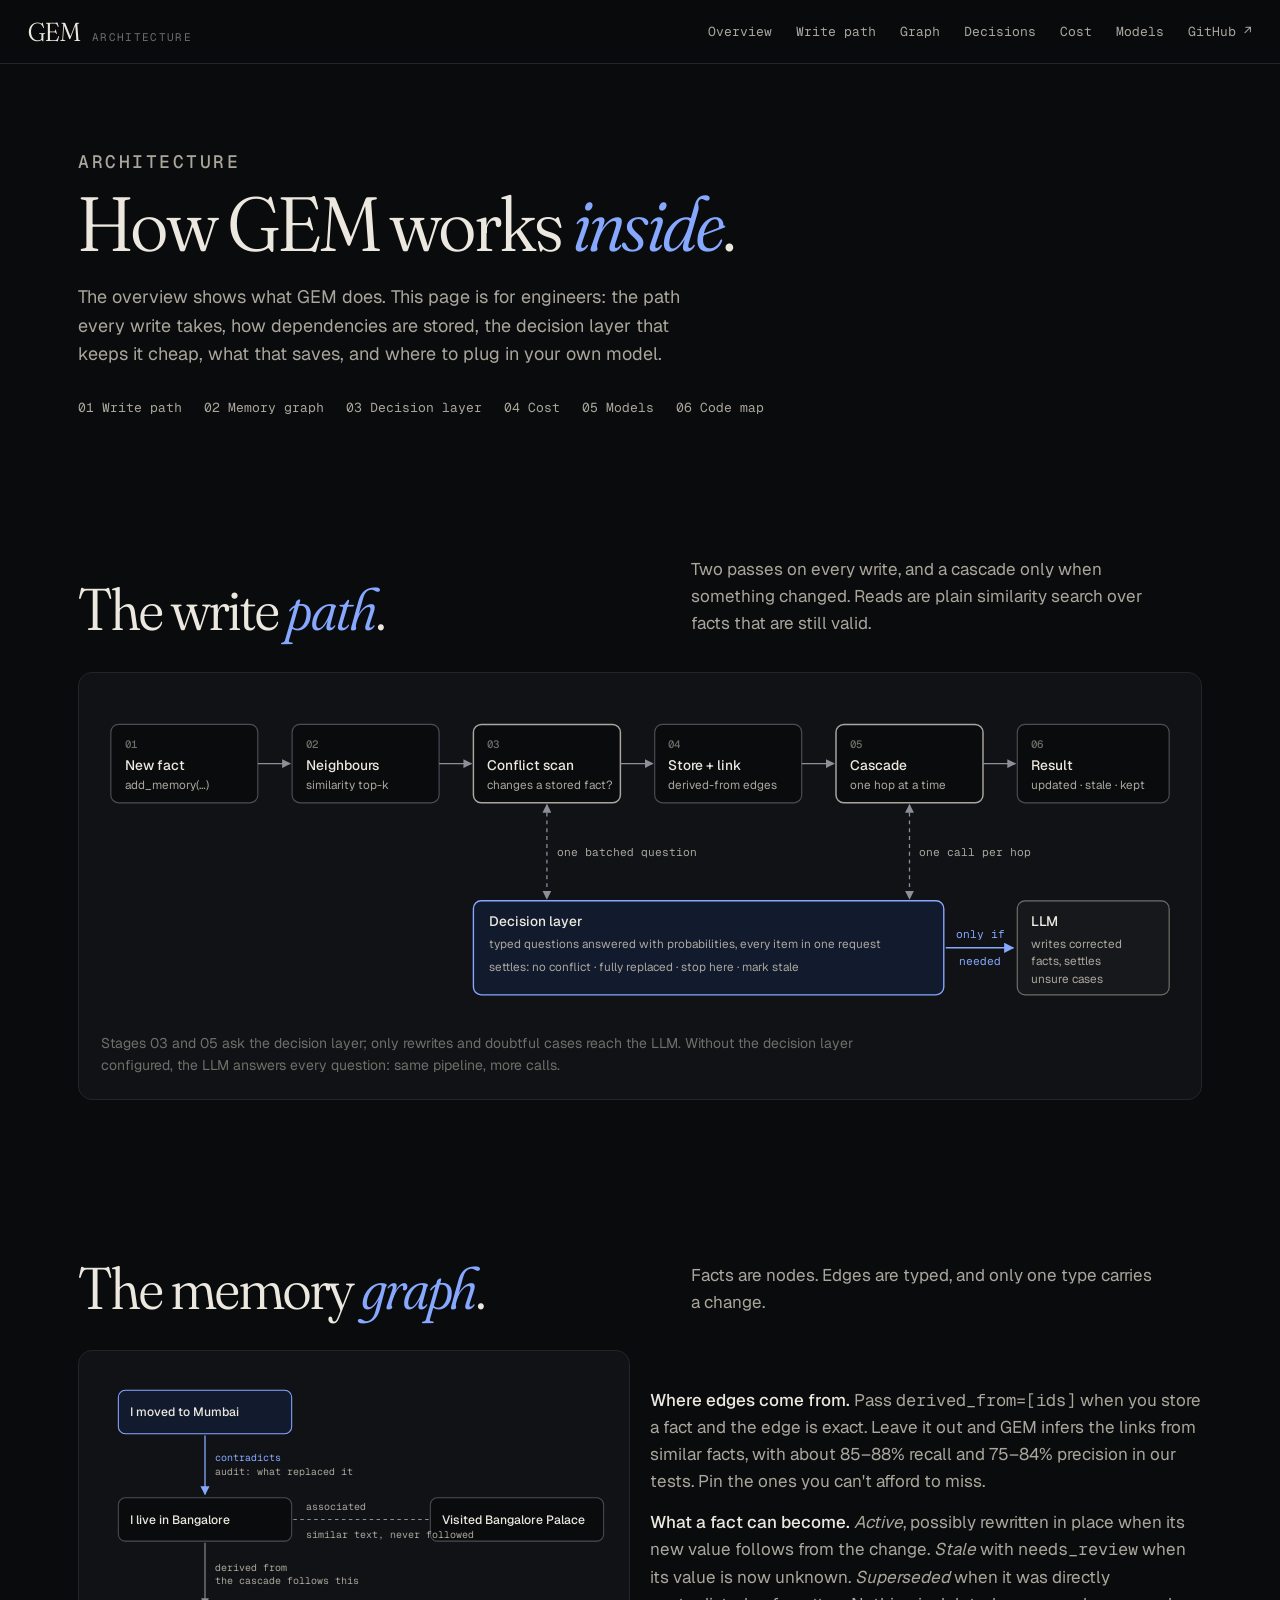
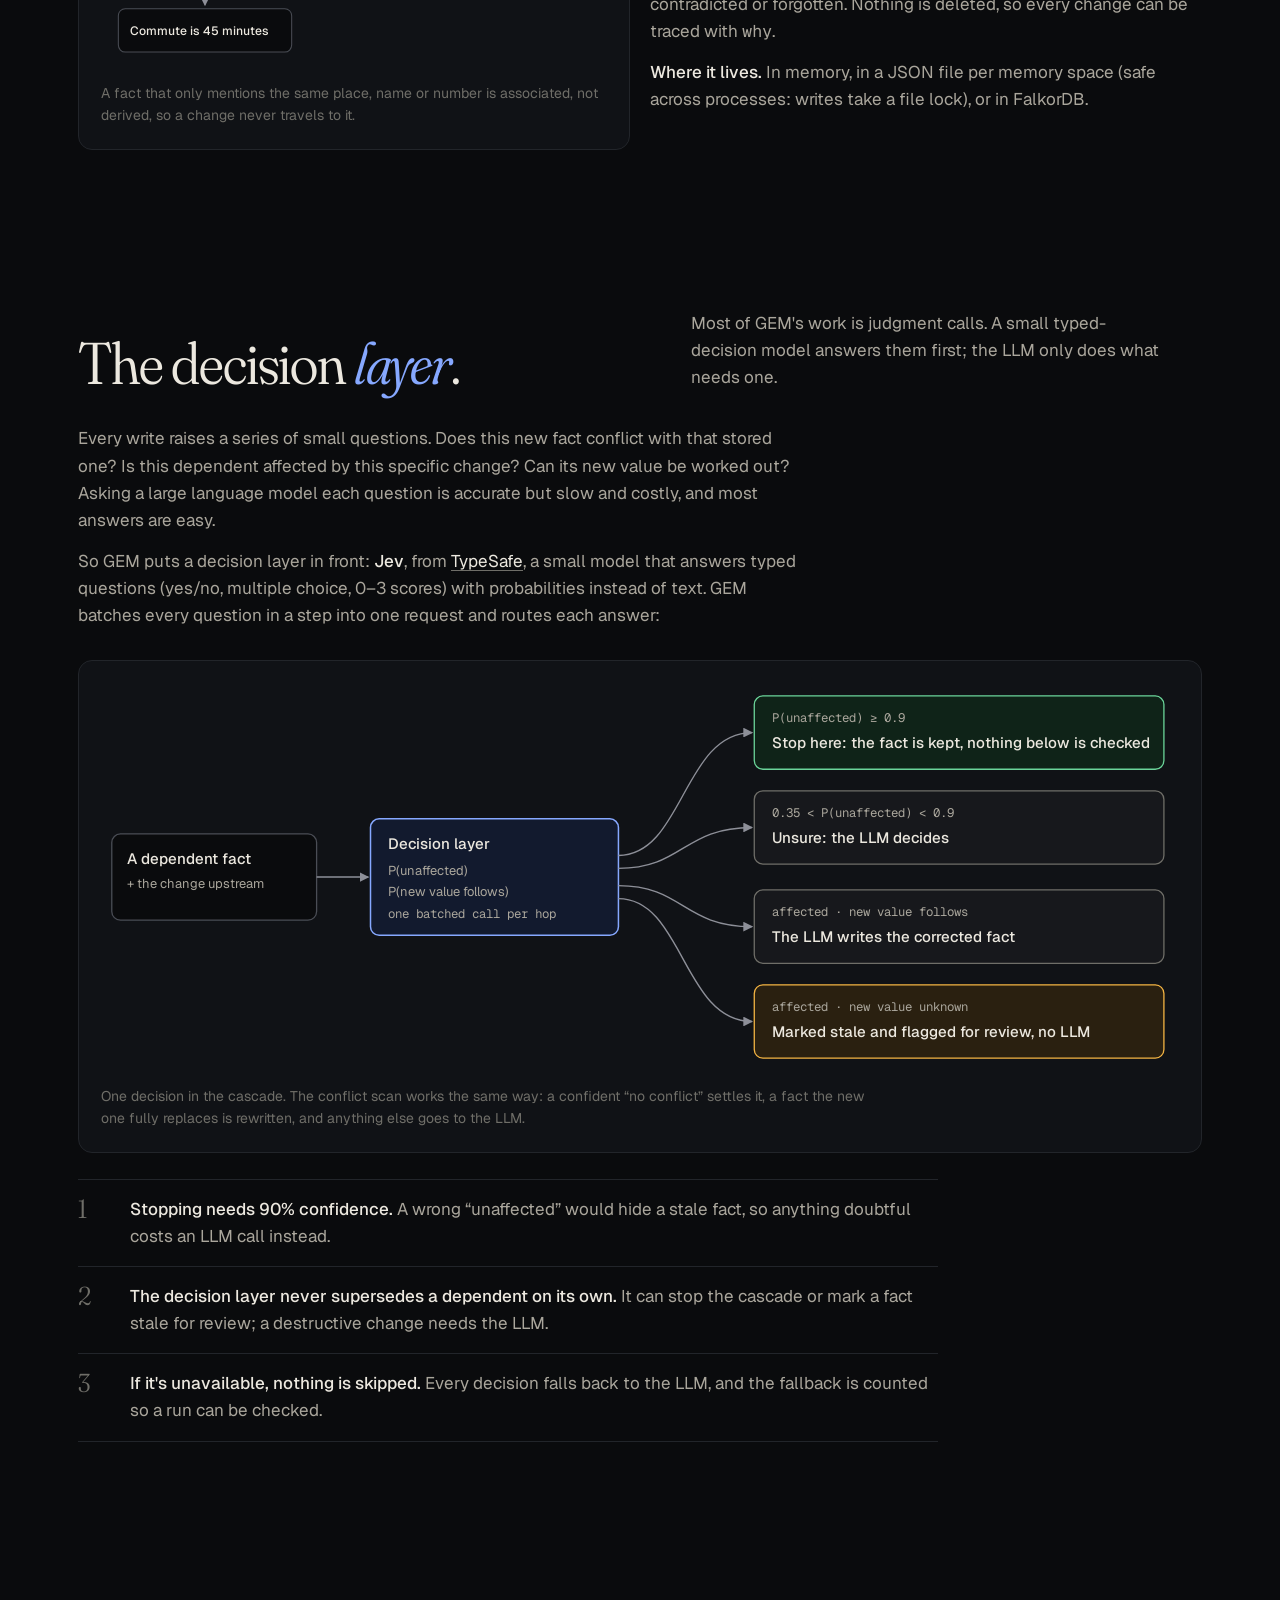
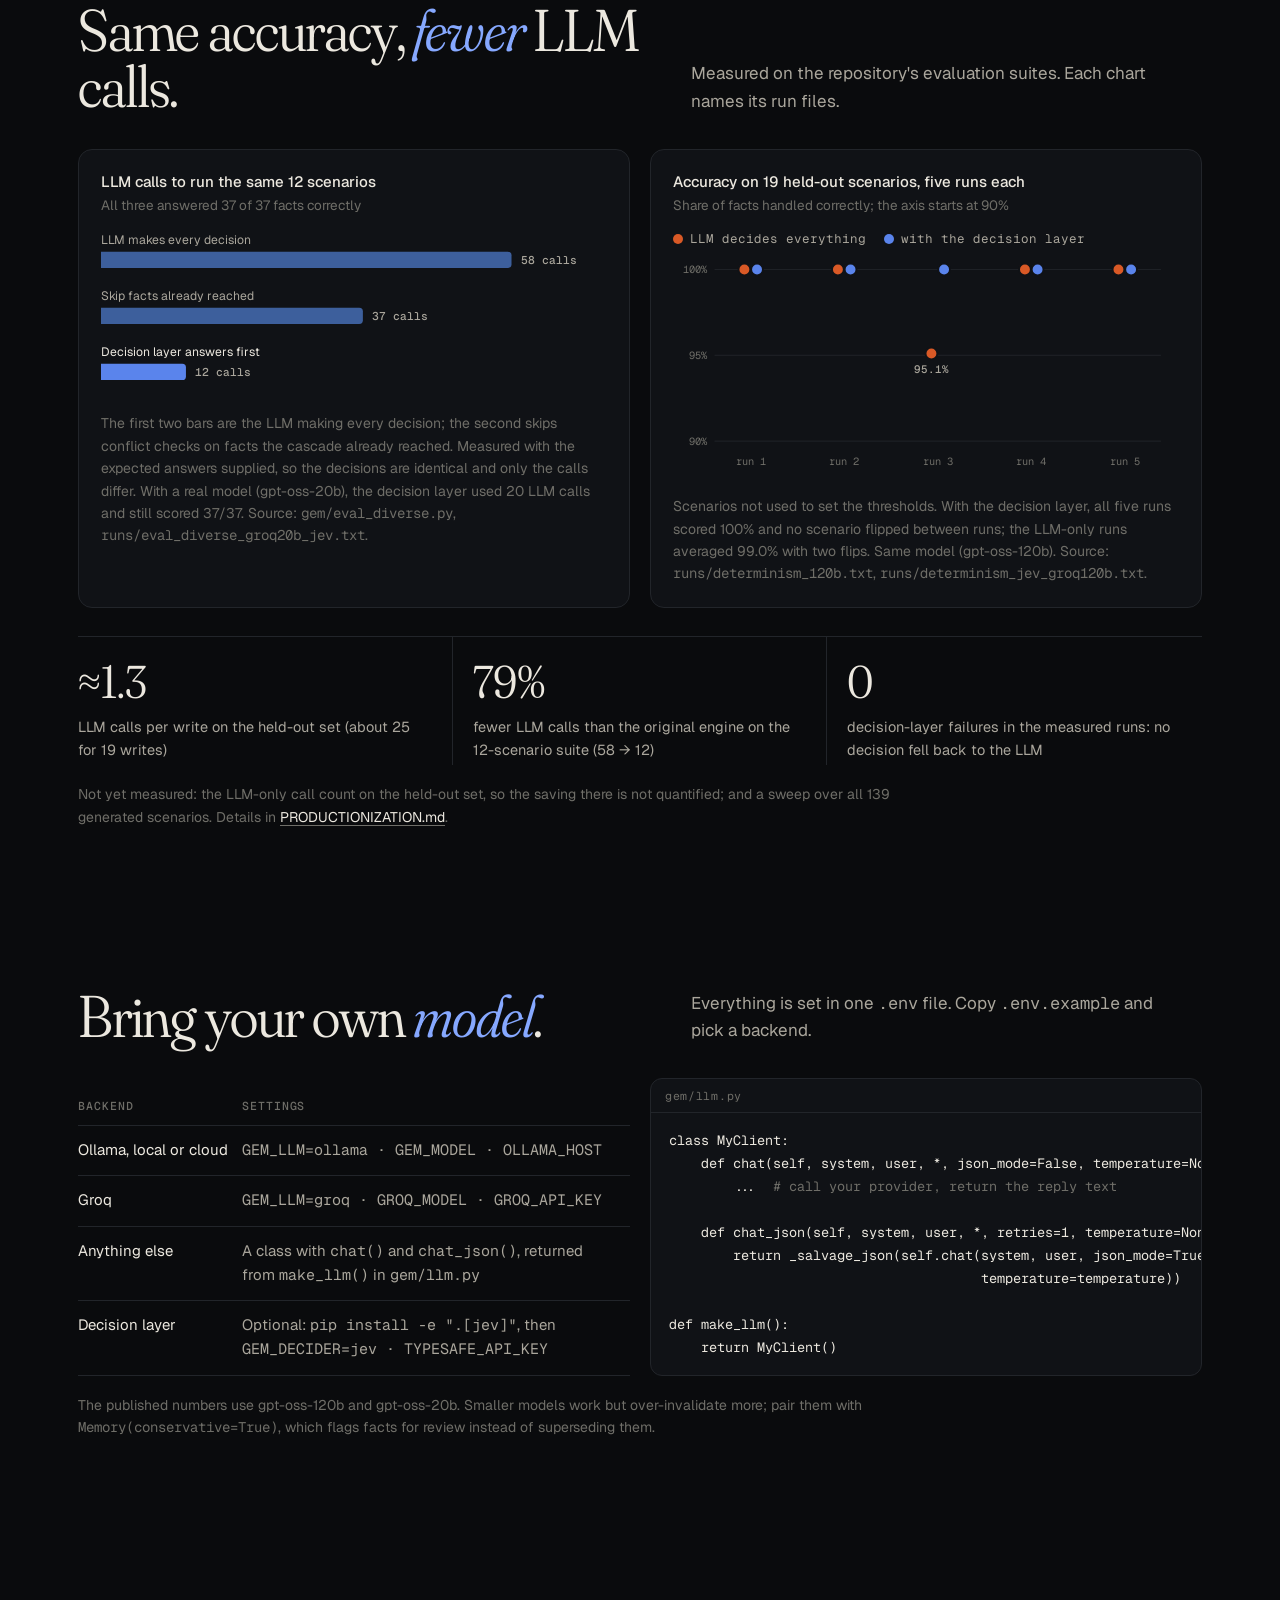
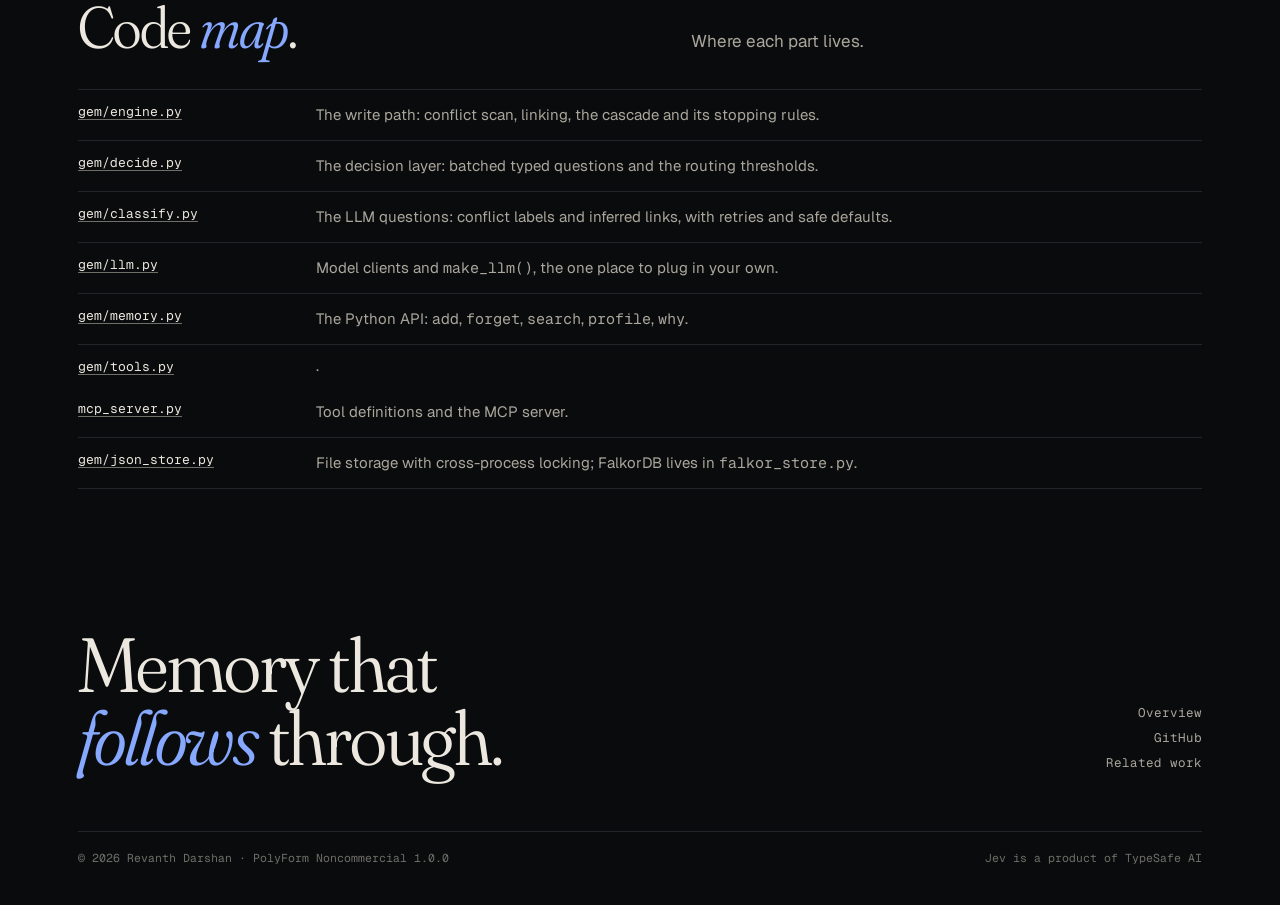
==== docs/architecture.html @ 918f7e2f "Site: step 08 memory map; no Jev on the main page; new architecture page with cost charts - Step 08:" ====
<!doctype html>
<html lang="en">
<head>
<meta charset="utf-8">
<meta name="viewport" content="width=device-width, initial-scale=1, viewport-fit=cover">
<title>GEM — Architecture</title>
<meta name="description" content="How GEM works inside: the write path, the dependency graph, the decision layer that keeps it cheap, the cost measurements, and how to plug in your own model.">
<meta name="theme-color" content="#0a0b0d">
<link rel="icon" href="data:image/svg+xml,%3Csvg xmlns='http://www.w3.org/2000/svg' viewBox='0 0 32 32'%3E%3Crect width='32' height='32' rx='7' fill='%230a0b0d'/%3E%3Ccircle cx='11' cy='10' r='3.4' fill='%23ece8df'/%3E%3Ccircle cx='21' cy='17' r='3.4' fill='%2386a8ff'/%3E%3Ccircle cx='11' cy='24' r='3.4' fill='%23f4b443'/%3E%3Cpath d='M13.5 11.6 18.6 15.3M18.6 18.8 13.5 22.4' stroke='%23ece8df' stroke-width='1.3'/%3E%3C/svg%3E">
<link rel="preconnect" href="https://fonts.googleapis.com"><link rel="preconnect" href="https://fonts.gstatic.com" crossorigin>
<link href="https://fonts.googleapis.com/css2?family=Fraunces:ital,opsz,wght,SOFT@0,9..144,300..500,0..100;1,9..144,300..500,0..100&family=Geist:wght@400;500&family=Geist+Mono:wght@400;500&display=swap" rel="stylesheet">
<link rel="stylesheet" href="site.css">
<style>
  .arch-hero { max-width: 1180px; margin: 0 auto; padding: 150px var(--gutter) 10px; }
  .arch-hero h1 { font-size: clamp(48px, 6vw, 88px); margin: 14px 0 22px; }
  .arch-hero p { color: var(--ink2); max-width: 640px; font-size: 18px; }
  .toc { display: flex; flex-wrap: wrap; gap: 8px 22px; margin-top: 30px; font: 400 13px var(--mono); }
  .toc a { color: var(--ink2); text-decoration: none; }
  .toc a:hover { color: var(--ink); }
  .prose { max-width: 720px; color: var(--ink2); }
  .prose p + p { margin-top: 14px; }
  .prose strong { color: var(--ink); font-weight: 500; }
  .fig { margin: 30px 0 0; border: 1px solid var(--line); border-radius: 14px; background: var(--bg2); padding: 22px; }
  .fig figcaption { margin-top: 14px; color: var(--ink3); font-size: 14px; max-width: 780px; }
  .fig-scroll { overflow-x: auto; }
  .dia { display: block; width: 100%; min-width: 760px; height: auto; color: var(--ink); }
  .dia .box rect { fill: var(--bg); stroke: #4a4d55; stroke-width: 1.2; }
  .dia .box.key rect { stroke: var(--ink2); stroke-width: 1.5; }
  .dia .box.dec rect { fill: #121a2e; stroke: var(--blue); stroke-width: 1.4; }
  .dia .box.llm rect { fill: #17181c; stroke: #6f6e68; }
  .dia .box.new rect { fill: #121a2e; stroke: var(--blue); }
  .dia .o-kept rect { fill: #0f2318; stroke: var(--green); }
  .dia .o-stale rect { fill: #2a2010; stroke: var(--amber); }
  .dia .o-llm rect { fill: #17181c; stroke: #6f6e68; }
  .dia .n { font: 500 11px var(--mono); fill: var(--ink3); }
  .dia .t { font: 500 14px var(--body); fill: var(--ink); }
  .dia .s { font: 400 12px var(--body); fill: var(--ink2); }
  .dia .e { font: 400 11.5px var(--mono); fill: var(--ink2); }
  .dia .acc { fill: var(--blue); }
  .dia .ln { stroke: #8d8f98; stroke-width: 1.3; fill: none; }
  .dia .dash { stroke-dasharray: 4 4; }
  .dia .lnacc { stroke: var(--blue); stroke-width: 1.5; fill: none; }
  .dia .arrow { fill: #8d8f98; } .dia .arrowacc { fill: var(--blue); }
  .two { display: grid; grid-template-columns: minmax(0, 1fr) minmax(0, 1fr); gap: 20px; }
  .rules { list-style: none; margin: 26px 0 0; padding: 0; border-top: 1px solid var(--line); max-width: 860px; }
  .rules li { display: grid; grid-template-columns: 40px 1fr; gap: 12px; padding: 16px 0; border-bottom: 1px solid var(--line); color: var(--ink2); }
  .rules li b { font: 340 26px/1 var(--display); font-variation-settings: "SOFT" 60, "opsz" 144; color: var(--ink3); }
  .rules li strong { color: var(--ink); font-weight: 500; }
  .chart-title { font: 500 15px var(--body); color: var(--ink); margin: 0 0 4px; }
  .chart-sub { font-size: 13.5px; color: var(--ink3); margin: 0 0 14px; }
  .chart svg { display: block; width: 100%; height: auto; }
  .legend-row { display: flex; gap: 18px; font: 400 12.5px var(--mono); color: var(--ink2); margin-bottom: 8px; }
  .legend-row span { display: inline-flex; align-items: center; gap: 7px; }
  .legend-row i { width: 10px; height: 10px; border-radius: 50%; display: inline-block; }
  .stats { display: grid; grid-template-columns: repeat(3, minmax(0, 1fr)); border-top: 1px solid var(--line); margin-top: 28px; }
  .stats div { padding: 22px 20px 4px 0; border-right: 1px solid var(--line); }
  .stats div + div { padding-left: 20px; }
  .stats div:last-child { border-right: 0; }
  .stats b { display: block; font: 340 46px/1 var(--display); font-variation-settings: "SOFT" 60, "opsz" 144; }
  .stats p { color: var(--ink2); font-size: 14.5px; margin-top: 10px; }
  .note { margin-top: 18px; color: var(--ink3); font-size: 14px; max-width: 820px; }
  .cfg { width: 100%; border-collapse: collapse; font-size: 15px; margin-top: 8px; }
  .cfg th, .cfg td { text-align: left; padding: 12px 14px 12px 0; border-bottom: 1px solid var(--line); vertical-align: top; }
  .cfg th { font: 500 11.5px var(--mono); letter-spacing: .08em; text-transform: uppercase; color: var(--ink3); }
  .cfg td { color: var(--ink2); }
  .cfg td:first-child { color: var(--ink); white-space: nowrap; }
  .codemap { list-style: none; margin: 0; padding: 0; border-top: 1px solid var(--line); }
  .codemap li { display: grid; grid-template-columns: 220px 1fr; gap: 18px; padding: 13px 0; border-bottom: 1px solid var(--line); color: var(--ink2); font-size: 15px; }
  .codemap a { font: 400 13px var(--mono); color: var(--ink); }
  .tip { position: fixed; z-index: 60; pointer-events: none; background: var(--ink); color: var(--bg); font: 400 12.5px/1.45 var(--body); padding: 7px 9px; border-radius: 6px; max-width: 280px; }
  @media (max-width: 900px) { .two { grid-template-columns: minmax(0, 1fr); } .stats { grid-template-columns: minmax(0, 1fr); } .stats div, .stats div + div { border-right: 0; padding-left: 0; } .stats div + div { border-top: 1px solid var(--line); } .codemap li { grid-template-columns: 1fr; gap: 2px; } }
  @media (max-width: 760px) { .arch-hero { padding-top: 110px; } .dia { min-width: 640px; } .fig { padding: 14px; } }
</style>
</head>
<body>
<header class="top solid">
  <a class="brand" href="index.html" aria-label="GEM home"><b>GEM</b><span>architecture</span></a>
  <nav aria-label="Sections">
    <a href="index.html">Overview</a><a href="#write">Write path</a><a href="#graph">Graph</a><a href="#decisions">Decisions</a><a href="#cost">Cost</a><a href="#models">Models</a>
    <a class="gh" href="https://github.com/rdarshan10/GEM">GitHub ↗</a>
  </nav>
</header>

<main>
<section class="arch-hero">
  <p class="kicker">Architecture</p>
  <h1 class="display">How GEM works <em>inside</em>.</h1>
  <p>The overview shows what GEM does. This page is for engineers: the path every write takes, how dependencies are stored, the decision layer that keeps it cheap, what that saves, and where to plug in your own model.</p>
  <nav class="toc" aria-label="On this page"><a href="#write">01 Write path</a><a href="#graph">02 Memory graph</a><a href="#decisions">03 Decision layer</a><a href="#cost">04 Cost</a><a href="#models">05 Models</a><a href="#code">06 Code map</a></nav>
</section>

<!-- ============================================================ 01 WRITE PATH -->
<section class="sec" id="write" aria-labelledby="h-write">
  <div class="head"><h2 class="display" id="h-write">The write <em>path</em>.</h2>
    <p>Two passes on every write, and a cascade only when something changed. Reads are plain similarity search over facts that are still valid.</p></div>
  <figure class="fig"><div class="fig-scroll">
    <svg class="dia" viewBox="0 0 1100 330" role="img" aria-label="The write path: new fact, neighbours, conflict scan, store and link, cascade one hop at a time, result. The conflict scan and each cascade hop ask the decision layer in one batched call; only rewrites and unsure cases go to the LLM.">
      <defs><marker id="ah" viewBox="0 0 10 10" refX="9" refY="5" markerWidth="7" markerHeight="7" orient="auto-start-reverse"><path d="M0 0 10 5 0 10z" class="arrow"/></marker>
            <marker id="aha" viewBox="0 0 10 10" refX="9" refY="5" markerWidth="7" markerHeight="7" orient="auto"><path d="M0 0 10 5 0 10z" class="arrowacc"/></marker></defs>
      <g class="box"><rect x="10" y="30" width="150" height="80" rx="8"/><text x="24" y="54" class="n">01</text><text x="24" y="77" class="t">New fact</text><text x="24" y="96" class="s">add_memory(…)</text></g>
      <g class="box"><rect x="195" y="30" width="150" height="80" rx="8"/><text x="209" y="54" class="n">02</text><text x="209" y="77" class="t">Neighbours</text><text x="209" y="96" class="s">similarity top-k</text></g>
      <g class="box key"><rect x="380" y="30" width="150" height="80" rx="8"/><text x="394" y="54" class="n">03</text><text x="394" y="77" class="t">Conflict scan</text><text x="394" y="96" class="s">changes a stored fact?</text></g>
      <g class="box"><rect x="565" y="30" width="150" height="80" rx="8"/><text x="579" y="54" class="n">04</text><text x="579" y="77" class="t">Store + link</text><text x="579" y="96" class="s">derived-from edges</text></g>
      <g class="box key"><rect x="750" y="30" width="150" height="80" rx="8"/><text x="764" y="54" class="n">05</text><text x="764" y="77" class="t">Cascade</text><text x="764" y="96" class="s">one hop at a time</text></g>
      <g class="box"><rect x="935" y="30" width="155" height="80" rx="8"/><text x="949" y="54" class="n">06</text><text x="949" y="77" class="t">Result</text><text x="949" y="96" class="s">updated · stale · kept</text></g>
      <g class="ln" marker-end="url(#ah)"><line x1="160" y1="70" x2="193" y2="70"/><line x1="345" y1="70" x2="378" y2="70"/><line x1="530" y1="70" x2="563" y2="70"/><line x1="715" y1="70" x2="748" y2="70"/><line x1="900" y1="70" x2="933" y2="70"/></g>
      <g class="ln dash"><line x1="455" y1="112" x2="455" y2="208" marker-start="url(#ah)" marker-end="url(#ah)"/><line x1="825" y1="112" x2="825" y2="208" marker-start="url(#ah)" marker-end="url(#ah)"/></g>
      <text x="465" y="164" class="e">one batched question</text><text x="835" y="164" class="e">one call per hop</text>
      <g class="box dec"><rect x="380" y="210" width="480" height="96" rx="8"/><text x="396" y="236" class="t">Decision layer</text><text x="396" y="258" class="s">typed questions answered with probabilities, every item in one request</text><text x="396" y="282" class="s">settles: no conflict · fully replaced · stop here · mark stale</text></g>
      <g class="box llm"><rect x="935" y="210" width="155" height="96" rx="8"/><text x="949" y="236" class="t">LLM</text><text x="949" y="258" class="s">writes corrected</text><text x="949" y="276" class="s">facts, settles</text><text x="949" y="294" class="s">unsure cases</text></g>
      <line x1="862" y1="258" x2="931" y2="258" class="lnacc" marker-end="url(#aha)"/><text x="897" y="248" text-anchor="middle" class="e acc">only if</text><text x="897" y="276" text-anchor="middle" class="e acc">needed</text>
    </svg></div>
    <figcaption>Stages 03 and 05 ask the decision layer; only rewrites and doubtful cases reach the LLM. Without the decision layer configured, the LLM answers every question: same pipeline, more calls.</figcaption>
  </figure>
</section>

<!-- ============================================================ 02 MEMORY GRAPH -->
<section class="sec" id="graph" aria-labelledby="h-graph">
  <div class="head"><h2 class="display" id="h-graph">The memory <em>graph</em>.</h2>
    <p>Facts are nodes. Edges are typed, and only one type carries a change.</p></div>
  <div class="two">
    <figure class="fig" style="margin:0"><div class="fig-scroll">
      <svg class="dia" style="min-width:520px" viewBox="0 0 600 340" role="img" aria-label="Edge types: derived-from edges carry a change and are followed by the cascade; associated edges link similar text and are never followed; contradicts edges record which new fact replaced an old one.">
        <defs><marker id="ah2" viewBox="0 0 10 10" refX="9" refY="5" markerWidth="7" markerHeight="7" orient="auto"><path d="M0 0 10 5 0 10z" class="arrow"/></marker>
              <marker id="ah2a" viewBox="0 0 10 10" refX="9" refY="5" markerWidth="7" markerHeight="7" orient="auto"><path d="M0 0 10 5 0 10z" class="arrowacc"/></marker></defs>
        <g class="box new"><rect x="20" y="20" width="200" height="50" rx="8"/><text x="34" y="50" class="t">I moved to Mumbai</text></g>
        <g class="box"><rect x="20" y="144" width="200" height="50" rx="8"/><text x="34" y="174" class="t">I live in Bangalore</text></g>
        <g class="box"><rect x="20" y="272" width="200" height="50" rx="8"/><text x="34" y="302" class="t">Commute is 45 minutes</text></g>
        <g class="box"><rect x="380" y="144" width="200" height="50" rx="8"/><text x="394" y="174" class="t">Visited Bangalore Palace</text></g>
        <line x1="120" y1="72" x2="120" y2="140" class="lnacc" marker-end="url(#ah2a)"/><text x="132" y="102" class="e acc">contradicts</text><text x="132" y="118" class="e">audit: what replaced it</text>
        <line x1="120" y1="196" x2="120" y2="268" class="ln" marker-end="url(#ah2)"/><text x="132" y="228" class="e">derived from</text><text x="132" y="244" class="e">the cascade follows this</text>
        <line x1="222" y1="169" x2="378" y2="169" class="ln dash"/><text x="236" y="158" class="e">associated</text><text x="236" y="190" class="e">similar text, never followed</text>
      </svg></div>
      <figcaption>A fact that only mentions the same place, name or number is associated, not derived, so a change never travels to it.</figcaption>
    </figure>
    <div class="prose" style="align-self:center">
      <p><strong>Where edges come from.</strong> Pass <span class="mono">derived_from=[ids]</span> when you store a fact and the edge is exact. Leave it out and GEM infers the links from similar facts, with about 85–88% recall and 75–84% precision in our tests. Pin the ones you can't afford to miss.</p>
      <p><strong>What a fact can become.</strong> <em>Active</em>, possibly rewritten in place when its new value follows from the change. <em>Stale</em> with <span class="mono">needs_review</span> when its value is now unknown. <em>Superseded</em> when it was directly contradicted or forgotten. Nothing is deleted, so every change can be traced with <span class="mono">why</span>.</p>
      <p><strong>Where it lives.</strong> In memory, in a JSON file per memory space (safe across processes: writes take a file lock), or in FalkorDB.</p>
    </div>
  </div>
</section>

<!-- ============================================================ 03 DECISION LAYER -->
<section class="sec" id="decisions" aria-labelledby="h-dec">
  <div class="head"><h2 class="display" id="h-dec">The decision <em>layer</em>.</h2>
    <p>Most of GEM's work is judgment calls. A small typed-decision model answers them first; the LLM only does what needs one.</p></div>
  <div class="prose">
    <p>Every write raises a series of small questions. Does this new fact conflict with that stored one? Is this dependent affected by this specific change? Can its new value be worked out? Asking a large language model each question is accurate but slow and costly, and most answers are easy.</p>
    <p>So GEM puts a decision layer in front: <strong>Jev</strong>, from <a href="https://typesafe.ai">TypeSafe</a>, a small model that answers typed questions (yes/no, multiple choice, 0–3 scores) with probabilities instead of text. GEM batches every question in a step into one request and routes each answer:</p>
  </div>
  <figure class="fig"><div class="fig-scroll">
    <svg class="dia" viewBox="0 0 1000 360" role="img" aria-label="Routing one dependent fact: the decision layer scores the probability it is unaffected and the probability its new value follows. At least 0.9 unaffected stops the cascade. Between 0.35 and 0.9 goes to the LLM. Otherwise, if the new value follows, the LLM rewrites it; if not, the fact is marked stale.">
      <defs><marker id="ah3" viewBox="0 0 10 10" refX="9" refY="5" markerWidth="7" markerHeight="7" orient="auto"><path d="M0 0 10 5 0 10z" class="arrow"/></marker></defs>
      <g class="box"><rect x="10" y="140" width="190" height="80" rx="8"/><text x="24" y="168" class="t">A dependent fact</text><text x="24" y="190" class="s">+ the change upstream</text></g>
      <g class="box dec"><rect x="250" y="126" width="230" height="108" rx="8"/><text x="266" y="154" class="t">Decision layer</text><text x="266" y="178" class="s">P(unaffected)</text><text x="266" y="198" class="s">P(new value follows)</text><text x="266" y="218" class="e">one batched call per hop</text></g>
      <line x1="200" y1="180" x2="248" y2="180" class="ln" marker-end="url(#ah3)"/>
      <g class="ln" marker-end="url(#ah3)"><path d="M480 160 C 540 160, 540 46, 604 46"/><path d="M480 172 C 540 172, 540 134, 604 134"/><path d="M480 188 C 540 188, 540 226, 604 226"/><path d="M480 200 C 540 200, 540 314, 604 314"/></g>
      <g class="box o-kept"><rect x="606" y="12" width="380" height="68" rx="8"/><text x="622" y="36" class="e">P(unaffected) ≥ 0.9</text><text x="622" y="60" class="t">Stop here: the fact is kept, nothing below is checked</text></g>
      <g class="box o-llm"><rect x="606" y="100" width="380" height="68" rx="8"/><text x="622" y="124" class="e">0.35 &lt; P(unaffected) &lt; 0.9</text><text x="622" y="148" class="t">Unsure: the LLM decides</text></g>
      <g class="box o-llm"><rect x="606" y="192" width="380" height="68" rx="8"/><text x="622" y="216" class="e">affected · new value follows</text><text x="622" y="240" class="t">The LLM writes the corrected fact</text></g>
      <g class="box o-stale"><rect x="606" y="280" width="380" height="68" rx="8"/><text x="622" y="304" class="e">affected · new value unknown</text><text x="622" y="328" class="t">Marked stale and flagged for review, no LLM</text></g>
    </svg></div>
    <figcaption>One decision in the cascade. The conflict scan works the same way: a confident “no conflict” settles it, a fact the new one fully replaces is rewritten, and anything else goes to the LLM.</figcaption>
  </figure>
  <ul class="rules">
    <li><b>1</b><span><strong>Stopping needs 90% confidence.</strong> A wrong “unaffected” would hide a stale fact, so anything doubtful costs an LLM call instead.</span></li>
    <li><b>2</b><span><strong>The decision layer never supersedes a dependent on its own.</strong> It can stop the cascade or mark a fact stale for review; a destructive change needs the LLM.</span></li>
    <li><b>3</b><span><strong>If it's unavailable, nothing is skipped.</strong> Every decision falls back to the LLM, and the fallback is counted so a run can be checked.</span></li>
  </ul>
</section>

<!-- ============================================================ 04 COST -->
<section class="sec" id="cost" aria-labelledby="h-cost">
  <div class="head"><h2 class="display" id="h-cost">Same accuracy, <em>fewer</em> LLM calls.</h2>
    <p>Measured on the repository's evaluation suites. Each chart names its run files.</p></div>
  <div class="two">
    <figure class="fig chart" style="margin:0">
      <p class="chart-title">LLM calls to run the same 12 scenarios</p>
      <p class="chart-sub">All three answered 37 of 37 facts correctly</p>
      <div id="chart-calls"></div>
      <figcaption>The first two bars are the LLM making every decision; the second skips conflict checks on facts the cascade already reached. Measured with the expected answers supplied, so the decisions are identical and only the calls differ. With a real model (gpt-oss-20b), the decision layer used 20 LLM calls and still scored 37/37. Source: <span class="mono">gem/eval_diverse.py</span>, <span class="mono">runs/eval_diverse_groq20b_jev.txt</span>.</figcaption>
    </figure>
    <figure class="fig chart" style="margin:0">
      <p class="chart-title">Accuracy on 19 held-out scenarios, five runs each</p>
      <p class="chart-sub">Share of facts handled correctly; the axis starts at 90%</p>
      <div class="legend-row"><span><i style="background:#d95926"></i>LLM decides everything</span><span><i style="background:#5a84ec"></i>with the decision layer</span></div>
      <div id="chart-runs"></div>
      <figcaption>Scenarios not used to set the thresholds. With the decision layer, all five runs scored 100% and no scenario flipped between runs; the LLM-only runs averaged 99.0% with two flips. Same model (gpt-oss-120b). Source: <span class="mono">runs/determinism_120b.txt</span>, <span class="mono">runs/determinism_jev_groq120b.txt</span>.</figcaption>
    </figure>
  </div>
  <div class="stats">
    <div><b>≈1.3</b><p>LLM calls per write on the held-out set (about 25 for 19 writes)</p></div>
    <div><b>79%</b><p>fewer LLM calls than the original engine on the 12-scenario suite (58 → 12)</p></div>
    <div><b>0</b><p>decision-layer failures in the measured runs: no decision fell back to the LLM</p></div>
  </div>
  <p class="note">Not yet measured: the LLM-only call count on the held-out set, so the saving there is not quantified; and a sweep over all 139 generated scenarios. Details in <a href="https://github.com/rdarshan10/GEM/blob/main/PRODUCTIONIZATION.md">PRODUCTIONIZATION.md</a>.</p>
</section>

<!-- ============================================================ 05 MODELS -->
<section class="sec" id="models" aria-labelledby="h-models">
  <div class="head"><h2 class="display" id="h-models">Bring your own <em>model</em>.</h2>
    <p>Everything is set in one <span class="mono">.env</span> file. Copy <span class="mono">.env.example</span> and pick a backend.</p></div>
  <div class="two">
    <table class="cfg">
      <thead><tr><th>Backend</th><th>Settings</th></tr></thead>
      <tbody>
        <tr><td>Ollama, local or cloud</td><td><span class="mono">GEM_LLM=ollama · GEM_MODEL · OLLAMA_HOST</span></td></tr>
        <tr><td>Groq</td><td><span class="mono">GEM_LLM=groq · GROQ_MODEL · GROQ_API_KEY</span></td></tr>
        <tr><td>Anything else</td><td>A class with <span class="mono">chat()</span> and <span class="mono">chat_json()</span>, returned from <span class="mono">make_llm()</span> in <span class="mono">gem/llm.py</span></td></tr>
        <tr><td>Decision layer</td><td>Optional: <span class="mono">pip install -e ".[jev]"</span>, then <span class="mono">GEM_DECIDER=jev · TYPESAFE_API_KEY</span></td></tr>
      </tbody>
    </table>
    <div class="code"><header><span>gem/llm.py</span></header>
<pre>class MyClient:
    def chat(self, system, user, *, json_mode=False, temperature=None) -> str:
        ...  <span class="c"># call your provider, return the reply text</span>

    def chat_json(self, system, user, *, retries=1, temperature=None) -> dict:
        return _salvage_json(self.chat(system, user, json_mode=True,
                                       temperature=temperature))

def make_llm():
    return MyClient()</pre></div>
  </div>
  <p class="note">The published numbers use gpt-oss-120b and gpt-oss-20b. Smaller models work but over-invalidate more; pair them with <span class="mono">Memory(conservative=True)</span>, which flags facts for review instead of superseding them.</p>
</section>

<!-- ============================================================ 06 CODE MAP -->
<section class="sec" id="code" aria-labelledby="h-code">
  <div class="head"><h2 class="display" id="h-code">Code <em>map</em>.</h2><p>Where each part lives.</p></div>
  <ul class="codemap">
    <li><a href="https://github.com/rdarshan10/GEM/blob/main/gem/engine.py">gem/engine.py</a><span>The write path: conflict scan, linking, the cascade and its stopping rules.</span></li>
    <li><a href="https://github.com/rdarshan10/GEM/blob/main/gem/decide.py">gem/decide.py</a><span>The decision layer: batched typed questions and the routing thresholds.</span></li>
    <li><a href="https://github.com/rdarshan10/GEM/blob/main/gem/classify.py">gem/classify.py</a><span>The LLM questions: conflict labels and inferred links, with retries and safe defaults.</span></li>
    <li><a href="https://github.com/rdarshan10/GEM/blob/main/gem/llm.py">gem/llm.py</a><span>Model clients and <span class="mono">make_llm()</span>, the one place to plug in your own.</span></li>
    <li><a href="https://github.com/rdarshan10/GEM/blob/main/gem/memory.py">gem/memory.py</a><span>The Python API: <span class="mono">add</span>, <span class="mono">forget</span>, <span class="mono">search</span>, <span class="mono">profile</span>, <span class="mono">why</span>.</span></li>
    <li><a href="https://github.com/rdarshan10/GEM/blob/main/gem/tools.py">gem/tools.py</a> · <a href="https://github.com/rdarshan10/GEM/blob/main/gem/mcp_server.py">mcp_server.py</a><span>Tool definitions and the MCP server.</span></li>
    <li><a href="https://github.com/rdarshan10/GEM/blob/main/gem/json_store.py">gem/json_store.py</a><span>File storage with cross-process locking; FalkorDB lives in <span class="mono">falkor_store.py</span>.</span></li>
  </ul>
</section>
</main>

<footer>
  <p class="big">Memory that<br><em>follows</em> through.</p>
  <ul>
    <li><a href="index.html">Overview</a></li>
    <li><a href="https://github.com/rdarshan10/GEM">GitHub</a></li>
    <li><a href="https://github.com/rdarshan10/GEM/blob/main/RELATED_WORK.md">Related work</a></li>
  </ul>
</footer>
<p class="legal"><span>© 2026 Revanth Darshan · PolyForm Noncommercial 1.0.0</span><span>Jev is a product of TypeSafe AI</span></p>
<div class="tip" id="tip" hidden></div>

<script>
(function () {
  "use strict";
  const NS = "http://www.w3.org/2000/svg";
  const el = (t, a, p) => { const n = document.createElementNS(NS, t); for (const k in a) n.setAttribute(k, a[k]); if (p) p.appendChild(n); return n; };
  const tip = document.getElementById("tip");
  const show = (e, html) => { tip.innerHTML = html; tip.hidden = false; const r = tip.getBoundingClientRect(); let x = e.clientX + 14, y = e.clientY + 14; if (x + r.width > innerWidth - 8) x = e.clientX - r.width - 14; tip.style.left = x + "px"; tip.style.top = y + "px"; };
  const hide = () => { tip.hidden = true; };
  const C = { ink: "#ece8df", ink2: "#aaa69c", ink3: "#6f6e68", line: "#22252a", gem: "#5a84ec", muted: "#3d5f9c", llm: "#d95926" };

  // LLM calls, same 12 scenarios: one series; the bar under discussion carries the hue
  (function calls() {
    const rows = [["LLM makes every decision", 58, false], ["Skip facts already reached", 37, false], ["Decision layer answers first", 12, true]];
    const W = 560, L = 0, R = 470, rowH = 62, barH = 18;
    const svg = el("svg", { viewBox: `0 0 ${W} ${rows.length * rowH}`, role: "img", "aria-label": "LLM calls: 58 when the LLM makes every decision, 37 when facts already reached are skipped, 12 with the decision layer answering first." }, document.getElementById("chart-calls"));
    const sx = (v) => (v / 60) * (R - L);
    rows.forEach(([name, v, hi], i) => {
      const y = i * rowH, g = el("g", {}, svg);
      el("rect", { x: 0, y, width: W, height: rowH - 8, fill: "transparent" }, g);
      const t = el("text", { x: 0, y: y + 15, fill: hi ? C.ink : C.ink2, style: "font:400 13.5px Geist, sans-serif" }, g); t.textContent = name;
      const w = sx(v), by = y + 24, r = 4;
      el("path", { d: `M0 ${by} H${w - r} Q${w} ${by} ${w} ${by + r} V${by + barH - r} Q${w} ${by + barH} ${w - r} ${by + barH} H0 Z`, fill: hi ? C.gem : C.muted }, g);
      const vt = el("text", { x: w + 10, y: by + 13.5, fill: C.ink2, style: "font:500 12.5px 'Geist Mono', monospace" }, g); vt.textContent = v + " calls";
      g.addEventListener("mousemove", (e) => show(e, `<b>${name}</b><br>${v} LLM calls · 37/37 correct`));
      g.addEventListener("mouseleave", hide);
    });
  })();

  // accuracy per run: two series, one dot per run, values labelled where they differ
  (function runs() {
    const llm = [100, 100, 95.1, 100, 100], gem = [100, 100, 100, 100, 100];
    const W = 560, H = 250, L = 46, R = 540, T = 16, B = 206;
    const svg = el("svg", { viewBox: `0 0 ${W} ${H}`, role: "img", "aria-label": "Accuracy per run. LLM only: 100, 100, 95.1, 100, 100 percent. With the decision layer: 100 percent in all five runs." }, document.getElementById("chart-runs"));
    const sy = (v) => B - ((v - 90) / 10) * (B - T);
    const sx = (i) => L + 40 + i * ((R - L - 80) / 4);
    [90, 95, 100].forEach((v) => {
      el("line", { x1: L, x2: R, y1: sy(v), y2: sy(v), stroke: C.line }, svg);
      const t = el("text", { x: L - 8, y: sy(v) + 4, "text-anchor": "end", fill: C.ink3, style: "font:400 11.5px 'Geist Mono', monospace" }, svg); t.textContent = v + "%";
    });
    for (let i = 0; i < 5; i++) {
      const t = el("text", { x: sx(i), y: H - 18, "text-anchor": "middle", fill: C.ink3, style: "font:400 11.5px 'Geist Mono', monospace" }, svg); t.textContent = "run " + (i + 1);
      const g = el("g", {}, svg);
      el("rect", { x: sx(i) - 30, y: T - 6, width: 60, height: B - T + 12, fill: "transparent" }, g);
      el("circle", { cx: sx(i) - 7, cy: sy(llm[i]), r: 6.5, fill: C.llm, stroke: "#101216", "stroke-width": 2 }, g);
      el("circle", { cx: sx(i) + 7, cy: sy(gem[i]), r: 6.5, fill: C.gem, stroke: "#101216", "stroke-width": 2 }, g);
      if (llm[i] !== gem[i]) { const v = el("text", { x: sx(i) - 7, y: sy(llm[i]) + 22, "text-anchor": "middle", fill: C.ink2, style: "font:500 12px 'Geist Mono', monospace" }, g); v.textContent = llm[i] + "%"; }
      g.addEventListener("mousemove", (e) => show(e, `<b>Run ${i + 1}</b><br>LLM decides everything: ${llm[i]}%<br>With the decision layer: ${gem[i]}%`));
      g.addEventListener("mouseleave", hide);
    }
  })();
})();
</script>
</body>
</html>
---- docs/site.css ----
/* GEM site. Dark stage, Fraunces display, Geist text. Colour = state: blue updated, amber stale,
   green unaffected, red served-as-true-but-outdated. */

:root {
  --bg: #0a0b0d; --bg2: #101216; --bg3: #15171c;
  --ink: #ece8df; --ink2: #aaa69c; --ink3: #6f6e68; --line: #22252a; --line2: #2c3036;
  --blue: #86a8ff; --amber: #f4b443; --green: #6bd59a; --red: #ff6b5d;
  --body: "Geist", system-ui, -apple-system, "Segoe UI", sans-serif;
  --mono: "Geist Mono", ui-monospace, "Cascadia Mono", monospace;
  --display: "Fraunces", Georgia, serif;
  --gutter: 28px;
}
* { box-sizing: border-box; }
html { scroll-behavior: smooth; scroll-padding-top: 70px; }
body { margin: 0; background: var(--bg); color: var(--ink); font: 400 17px/1.6 var(--body); -webkit-font-smoothing: antialiased; }
a { color: var(--ink); text-decoration-color: var(--ink3); text-underline-offset: 3px; }
a:hover { text-decoration-color: var(--blue); }
p { margin: 0; }
.mono { font-family: var(--mono); }
.display { font-family: var(--display); font-weight: 340; letter-spacing: -0.02em; line-height: .96; font-variation-settings: "SOFT" 60, "opsz" 144; margin: 0; }
.display em { font-style: italic; color: var(--blue); }
.skip { position: absolute; left: -999px; top: 8px; background: var(--ink); color: var(--bg); padding: 8px 12px; z-index: 100; }
.skip:focus { left: 8px; }
:focus-visible { outline: 2px solid var(--blue); outline-offset: 3px; }

/* ---------------------------------------------------------------- chrome */
.top { position: fixed; inset: 0 0 auto 0; z-index: 40; display: flex; align-items: center; gap: 24px; height: 64px; padding: 0 var(--gutter); transition: background .3s, border-color .3s; border-bottom: 1px solid transparent; }
.top.solid { background: rgba(10,11,13,.86); backdrop-filter: blur(10px); border-color: var(--line); }
.brand { display: flex; align-items: baseline; gap: 12px; text-decoration: none; }
.brand b { font: 340 26px/1 var(--display); font-variation-settings: "SOFT" 60, "opsz" 144; }
.brand span { font: 400 11px var(--mono); color: var(--ink3); letter-spacing: .12em; text-transform: uppercase; }
.top nav { margin-left: auto; display: flex; gap: 24px; font: 400 13px var(--mono); }
.top nav a { color: var(--ink2); text-decoration: none; }
.top nav a:hover, .top nav a.on { color: var(--ink); }
.rail { position: fixed; left: var(--gutter); top: 50%; transform: translateY(-50%); z-index: 30; display: flex; flex-direction: column; gap: 9px; transition: opacity .4s; }
.rail a { display: block; width: 2px; height: 20px; background: #2a2b2f; transition: background .3s, height .3s; }
.rail a.on { background: var(--ink); height: 34px; }
.rail.off { opacity: 0; pointer-events: none; }
.grain { position: fixed; inset: 0; width: 100%; height: 100%; pointer-events: none; opacity: .07; mix-blend-mode: overlay; z-index: 50; }

/* ---------------------------------------------------------------- story (sticky stage + scrolling steps) */
.story-wrap { position: relative; }
.stage { position: sticky; top: 0; height: 100vh; height: 100svh; width: 100%; overflow: hidden; }
.stage canvas { position: absolute; inset: 0; width: 100%; height: 100%; display: block; }
.stage::after { content: ""; position: absolute; inset: 0; pointer-events: none; background: radial-gradient(120% 90% at 65% 45%, transparent 40%, rgba(0,0,0,.55) 100%); }
/* hero tool-call panel: the call and what it returns, filling in as the cascade runs */
.callpanel { position: absolute; right: var(--gutter); bottom: 28px; z-index: 2; width: min(410px, 34vw); background: rgba(14,16,20,.88); border: 1px solid var(--line2); border-radius: 12px; backdrop-filter: blur(8px); font: 400 12.5px/1.5 var(--mono); transition: opacity .5s, transform .5s; }
.callpanel.off { opacity: 0; transform: translateY(8px); pointer-events: none; }
.callpanel header { display: flex; justify-content: space-between; gap: 12px; padding: 11px 14px; border-bottom: 1px solid var(--line); }
.callpanel .call { color: var(--ink); white-space: nowrap; overflow: hidden; text-overflow: ellipsis; }
.callpanel .call.typing::after { content: "\258D"; color: var(--blue); animation: blink 1s steps(1) infinite; }
@keyframes blink { 50% { opacity: 0; } }
.callpanel .meta { color: var(--ink3); white-space: nowrap; }
.callpanel ol { list-style: none; margin: 0; padding: 6px 14px; min-height: 148px; }
.callpanel li { display: grid; grid-template-columns: 92px 1fr; gap: 10px; padding: 3px 0; color: var(--ink2); animation: rowin .35s ease-out; }
.callpanel li span:last-child { white-space: nowrap; overflow: hidden; text-overflow: ellipsis; }
.callpanel li .t-updated { color: var(--blue); } .callpanel li .t-stale { color: var(--amber); } .callpanel li .t-kept { color: var(--green); }
@keyframes rowin { from { opacity: 0; transform: translateX(-4px); } }
.callpanel .cp-foot { padding: 9px 14px; border-top: 1px solid var(--line); color: var(--ink3); min-height: 38px; }
.callpanel .cp-foot b { color: var(--ink); font-weight: 500; }
.steps { position: relative; z-index: 2; margin-top: -100vh; margin-top: -100svh; }
.step { min-height: 100vh; min-height: 100svh; display: flex; align-items: center; padding: 0 0 0 9vw; pointer-events: none; }
.step.short { min-height: 85vh; }
.card { max-width: 460px; pointer-events: auto; }
.kicker { font: 500 11px var(--mono); letter-spacing: .14em; color: var(--ink3); text-transform: uppercase; }
.kicker b { color: var(--ink2); font-weight: 500; }
.card h1 { font-size: clamp(46px, 5.3vw, 80px); line-height: 1; margin: 14px 0 22px; }
.card h2 { font-size: clamp(38px, 4.2vw, 58px); margin: 12px 0 18px; }
.card p { color: var(--ink2); margin: 0 0 14px; }
.card p strong { color: var(--ink); font-weight: 500; }
.lead { font-size: 19px; color: var(--ink2); }
.k { display: inline-block; padding: 0 6px; border-radius: 3px; font: 500 12.5px/1.6 var(--mono); }
.k-st { color: #1a1305; background: var(--amber); } .k-up { color: #0b1430; background: var(--blue); }
.k-ok { color: #062012; background: var(--green); } .k-bad { color: #2a0603; background: var(--red); }
.actions { display: flex; flex-wrap: wrap; gap: 10px; margin-top: 26px; }
.btn { display: inline-flex; align-items: center; gap: 8px; height: 44px; padding: 0 20px; border-radius: 999px; border: 1px solid var(--line2); color: var(--ink); text-decoration: none; font: 500 14.5px var(--body); transition: background .2s, border-color .2s, color .2s; }
.btn:hover { border-color: var(--ink3); }
.btn.primary { background: var(--ink); color: var(--bg); border-color: var(--ink); }
.btn.primary:hover { background: #fff; }
.card .status { margin: 22px 0 0; font: 400 12px var(--mono); color: var(--ink3); letter-spacing: .04em; }
.io { margin: 6px 0 16px; border: 1px solid var(--line); border-radius: 10px; background: rgba(16,18,22,.8); font: 400 12.5px/1.55 var(--mono); overflow: hidden; }
.io div { padding: 9px 12px; display: grid; grid-template-columns: 74px 1fr; gap: 10px; }
.io div + div { border-top: 1px solid var(--line); }
.io .q { color: var(--ink); grid-template-columns: 1fr; }
.io span:first-child { color: var(--ink3); }
.io .bad span:last-child { color: var(--red); }
.io .ok span:last-child { color: var(--amber); }
.meter { margin: 18px 0 6px; display: flex; gap: 30px; }
.meter b { display: block; font: 340 48px/1 var(--display); font-variation-settings: "SOFT" 60, "opsz" 144; }
.meter span { font: 400 11px var(--mono); color: var(--ink3); letter-spacing: .1em; text-transform: uppercase; }
.ex { font: 400 12px var(--mono); color: var(--ink3); }

/* ---------------------------------------------------------------- sections after the story */
.after { position: relative; z-index: 3; background: var(--bg); }
.sec { max-width: 1180px; margin: 0 auto; padding: 130px var(--gutter) 30px; }
.head { display: grid; grid-template-columns: minmax(0, 1.05fr) minmax(0, .95fr); gap: 48px; align-items: end; margin-bottom: 34px; }
.head h2 { font-size: clamp(40px, 4.6vw, 64px); }
.head p { color: var(--ink2); max-width: 470px; }

/* playground */
.play-ui { display: flex; flex-wrap: wrap; gap: 8px; align-items: center; margin-bottom: 12px; }
.chip { border: 1px solid var(--line2); background: transparent; color: var(--ink2); font: 400 14px var(--body); padding: 8px 15px; border-radius: 999px; cursor: pointer; transition: border-color .2s, color .2s, background .2s; }
.chip:hover { border-color: var(--ink3); color: var(--ink); }
.chip[aria-pressed="true"] { background: var(--ink); border-color: var(--ink); color: var(--bg); }
.seg { margin-left: auto; display: inline-flex; border: 1px solid var(--line2); border-radius: 999px; padding: 3px; }
.seg button { border: 0; background: none; color: var(--ink3); font: 500 12px var(--mono); letter-spacing: .08em; padding: 7px 15px; border-radius: 999px; cursor: pointer; }
.seg button[aria-checked="true"] { background: var(--bg3); color: var(--ink); }
.play-stage { position: relative; height: min(640px, 74vh); border: 1px solid var(--line); border-radius: 16px; overflow: hidden; background: radial-gradient(90% 80% at 50% 40%, #121419, var(--bg)); }
.play-stage canvas { position: absolute; inset: 0; width: 100%; height: 100%; display: block; }
.readout { position: absolute; left: 20px; right: 20px; bottom: 16px; display: flex; flex-wrap: wrap; gap: 6px 22px; align-items: baseline; font: 400 12.5px var(--mono); color: var(--ink3); pointer-events: none; }
.readout b { color: var(--ink); font-weight: 500; }
.readout .last { margin-left: auto; color: var(--ink2); max-width: 58%; text-align: right; white-space: nowrap; overflow: hidden; text-overflow: ellipsis; }
.play-note { margin-top: 12px; font: 400 12px var(--mono); color: var(--ink3); }
.play-q { position: absolute; top: 14px; left: 20px; max-width: 60%; font: 400 13px var(--mono); color: var(--ink2); pointer-events: none; }
.replay { position: absolute; top: 12px; right: 18px; z-index: 2; border: 1px solid var(--line2); background: var(--bg2); color: var(--ink2); font: 400 12px var(--mono); padding: 5px 11px; border-radius: 999px; cursor: pointer; }
.replay:hover { color: var(--ink); border-color: var(--ink3); }

/* use cases */
.cases { list-style: none; margin: 0; padding: 0; border-top: 1px solid var(--line); }
.cases li { display: grid; grid-template-columns: 64px minmax(0, 1fr) minmax(0, 1.25fr) 120px; gap: 28px; align-items: baseline; padding: 28px 0; border-bottom: 1px solid var(--line); }
.cases .n { font: 340 30px/1 var(--display); font-variation-settings: "SOFT" 60, "opsz" 144; color: var(--ink3); }
.cases h3 { margin: 0; font: 400 22px/1.25 var(--body); letter-spacing: -.01em; }
.cases h3 span { display: block; font: 400 11.5px var(--mono); color: var(--ink3); letter-spacing: .1em; text-transform: uppercase; margin-bottom: 6px; }
.cases p { color: var(--ink2); }
.try { justify-self: end; font: 400 13px var(--mono); color: var(--ink2); background: none; border: 0; cursor: pointer; padding: 0; text-decoration: underline; text-decoration-color: var(--ink3); text-underline-offset: 4px; }
.try:hover { color: var(--ink); text-decoration-color: var(--blue); }

/* numbers */
.numbers { display: grid; grid-template-columns: repeat(4, minmax(0, 1fr)); border-top: 1px solid var(--line); }
.numbers > div { padding: 28px 22px 4px 0; border-right: 1px solid var(--line); }
.numbers > div + div { padding-left: 22px; }
.numbers > div:last-child { border-right: 0; }
.numbers b { display: block; font: 340 60px/1 var(--display); font-variation-settings: "SOFT" 60, "opsz" 144; letter-spacing: -.02em; }
.numbers b small { font-size: .42em; color: var(--ink3); letter-spacing: 0; }
.numbers p { color: var(--ink2); font-size: 15px; margin: 14px 0 12px; }
.numbers a { font: 400 11px var(--mono); color: var(--ink3); word-break: break-all; }
.method { margin-top: 26px; color: var(--ink3); font-size: 14.5px; max-width: 760px; }

/* install */
.install { display: grid; grid-template-columns: minmax(0, 1.1fr) minmax(0, .9fr); gap: 44px; align-items: start; }
.code { border: 1px solid var(--line); border-radius: 12px; background: var(--bg2); overflow: hidden; }
.code + .code { margin-top: 14px; }
.code header { display: flex; justify-content: space-between; align-items: center; padding: 9px 14px; border-bottom: 1px solid var(--line); font: 400 11.5px var(--mono); color: var(--ink3); letter-spacing: .06em; }
.copy { border: 0; background: none; color: var(--ink3); font: 400 11.5px var(--mono); cursor: pointer; }
.copy:hover { color: var(--ink); }
pre { margin: 0; padding: 16px 18px; font: 400 13.5px/1.7 var(--mono); color: var(--ink); overflow-x: auto; }
pre .c { color: var(--ink3); }
.tools { list-style: none; padding: 0; margin: 0; border-top: 1px solid var(--line); }
.tools li { display: grid; grid-template-columns: 136px 1fr; gap: 16px; padding: 12px 0; border-bottom: 1px solid var(--line); font-size: 15px; color: var(--ink2); }
.tools li span:first-child { font: 400 13px var(--mono); color: var(--ink); padding-top: 2px; }
.tools-note { margin-top: 16px; font-size: 14.5px; color: var(--ink3); }

/* limits */
.limits { display: grid; grid-template-columns: repeat(2, minmax(0, 1fr)); gap: 0 56px; border-top: 1px solid var(--line); }
.limits div { padding: 24px 0; border-bottom: 1px solid var(--line); }
.limits h3 { margin: 0 0 8px; font: 500 17px/1.35 var(--body); }
.limits p { color: var(--ink2); font-size: 15.5px; }

footer { max-width: 1180px; margin: 0 auto; padding: 110px var(--gutter) 56px; display: grid; grid-template-columns: minmax(0, 1fr) auto; gap: 30px; align-items: end; }
footer .big { font: 340 clamp(44px, 6vw, 84px)/.95 var(--display); font-variation-settings: "SOFT" 60, "opsz" 144; letter-spacing: -.02em; }
footer .big em { font-style: italic; color: var(--blue); }
footer ul { list-style: none; margin: 0; padding: 0; text-align: right; font: 400 12.5px/2 var(--mono); }
footer ul a { color: var(--ink2); text-decoration: none; }
footer ul a:hover { color: var(--ink); }
.legal { max-width: calc(1180px - 2 * var(--gutter)); margin: 0 var(--gutter) 0; padding: 18px 0 40px; font: 400 11.5px var(--mono); color: var(--ink3); border-top: 1px solid var(--line); display: flex; justify-content: space-between; flex-wrap: wrap; gap: 10px; }
@media (min-width: 1236px) { .legal { margin: 0 auto; } }

/* ---------------------------------------------------------------- responsive */
@media (max-width: 980px) {
  .head, .install, .limits { grid-template-columns: minmax(0, 1fr); gap: 14px; }
  .install { gap: 30px; }
  .cases li { grid-template-columns: 44px minmax(0, 1fr); gap: 8px 16px; }
  .cases p, .cases .try { grid-column: 2; justify-self: start; }
  .numbers { grid-template-columns: repeat(2, minmax(0, 1fr)); }
  .numbers > div:nth-child(2) { border-right: 0; }
  .numbers > div:nth-child(3) { padding-left: 0; }
  .numbers > div:nth-child(n+3) { border-top: 1px solid var(--line); }
}
@media (max-width: 760px) {
  :root { --gutter: 16px; }
  .top nav a:not(.gh) { display: none; }
  .brand span { display: none; }
  .rail { display: none; }
  .step { align-items: flex-end; padding: 0 16px 6vh; }
  .card { background: rgba(10,11,13,.88); backdrop-filter: blur(8px); padding: 20px; border-radius: 14px; border: 1px solid #1f2125; max-width: none; }
  .card h1 { font-size: 40px; margin: 10px 0 14px; }
  .lead { font-size: 16px; }
  .card .status { display: none; }
  .actions { margin-top: 18px; }
  .btn { height: 40px; padding: 0 16px; font-size: 14px; }
  .card h2 { font-size: 36px; }
  .callpanel { display: none; }
  .sec { padding-top: 96px; }
  .seg { margin-left: 0; }
  .play-ui { flex-wrap: nowrap; overflow-x: auto; padding-bottom: 4px; }
  .chip { white-space: nowrap; }
  .readout .last { margin-left: 0; max-width: 100%; text-align: left; }
  .tools li { grid-template-columns: 1fr; gap: 2px; }
  footer { grid-template-columns: 1fr; }
  footer ul { text-align: left; }
}
@media (max-width: 520px) {
  .numbers { grid-template-columns: 1fr; }
  .numbers > div, .numbers > div + div { border-right: 0; padding-left: 0; }
  .numbers > div + div { border-top: 1px solid var(--line); }
}
@media (prefers-reduced-motion: reduce) { html { scroll-behavior: auto; } * { transition: none !important; } }
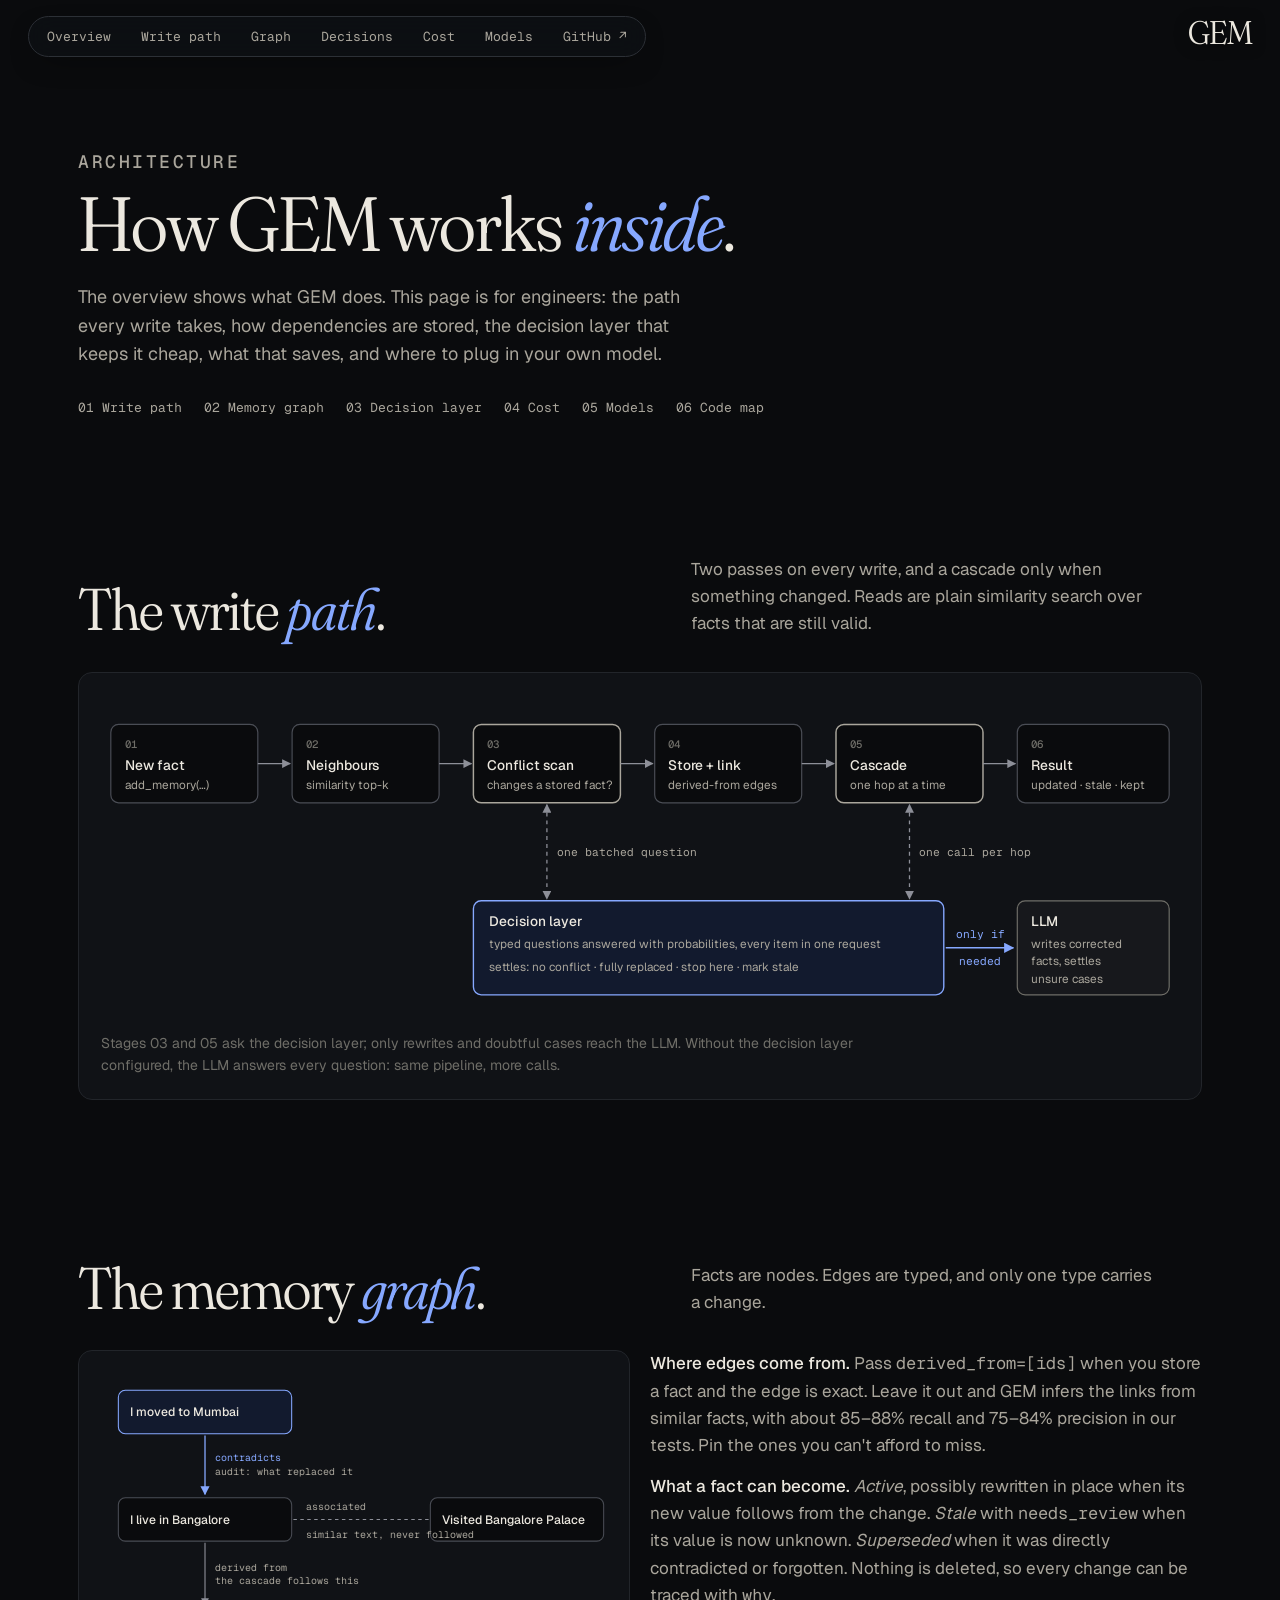
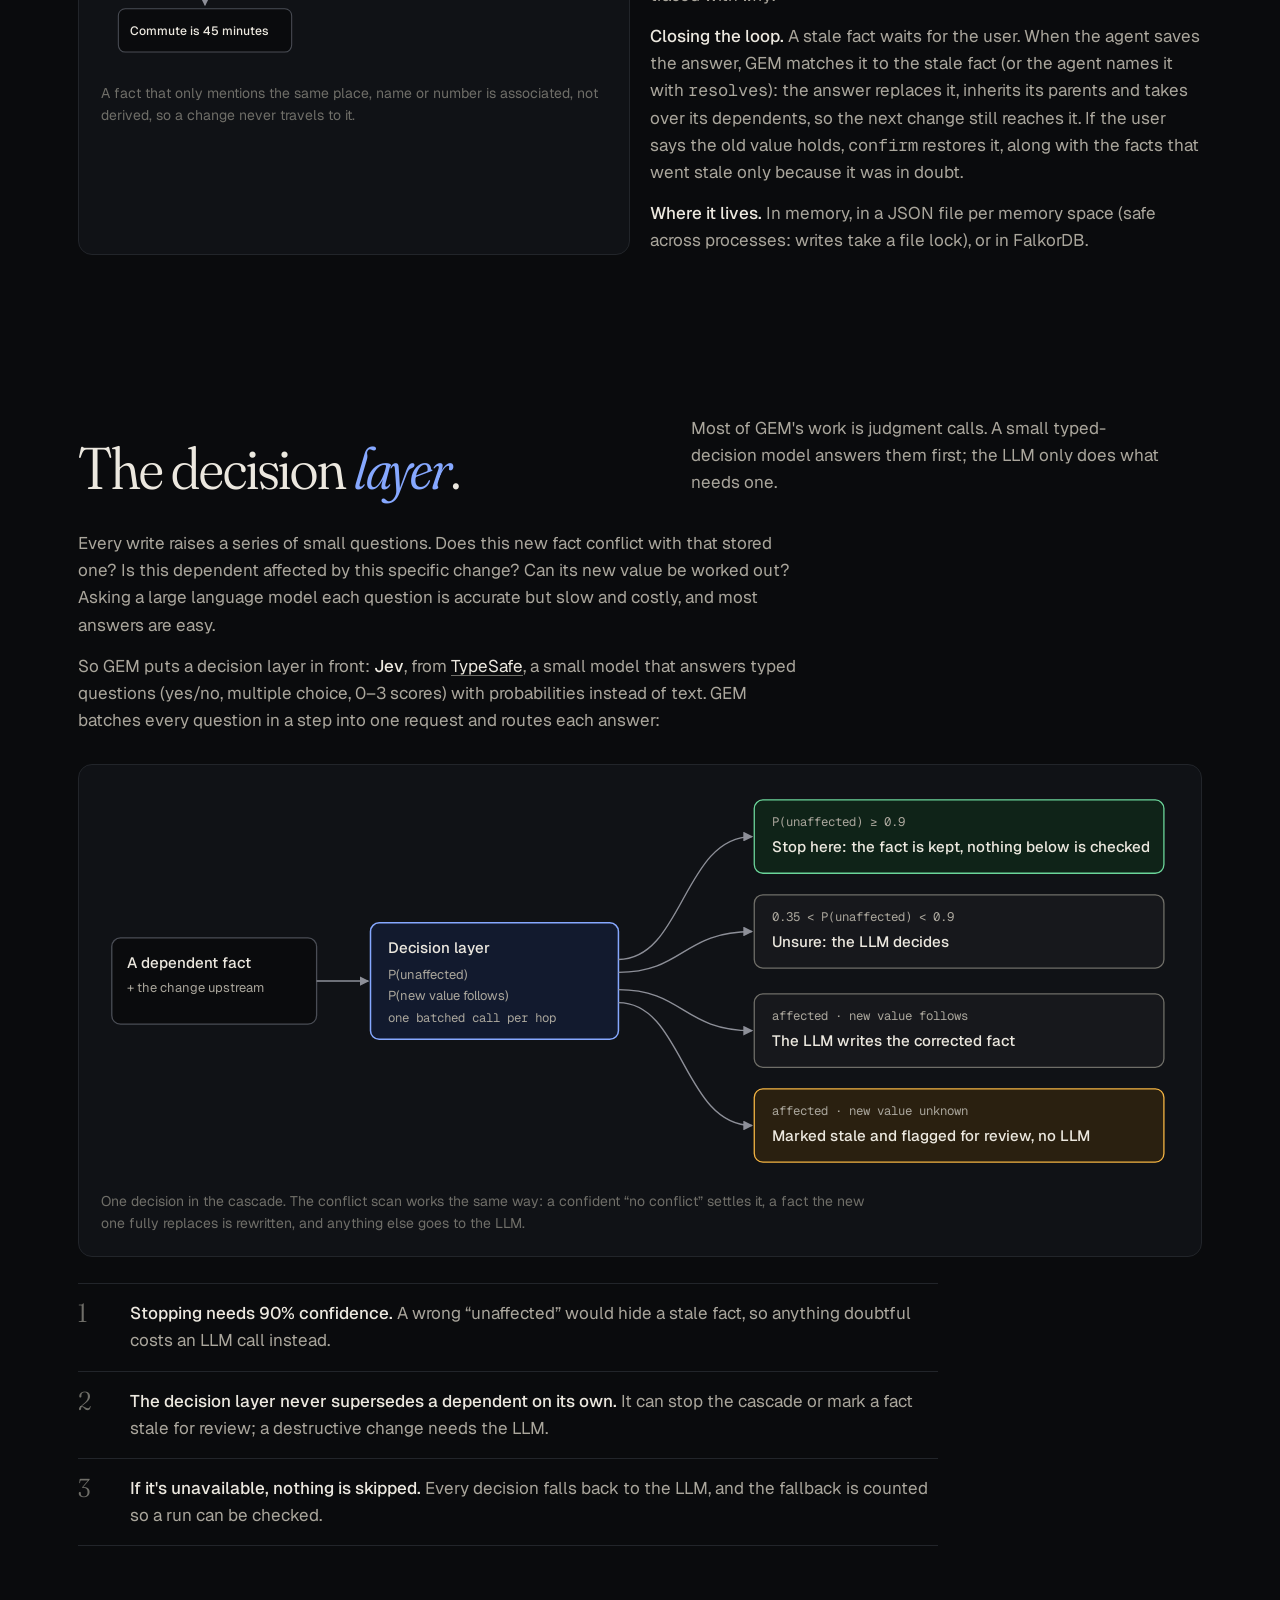
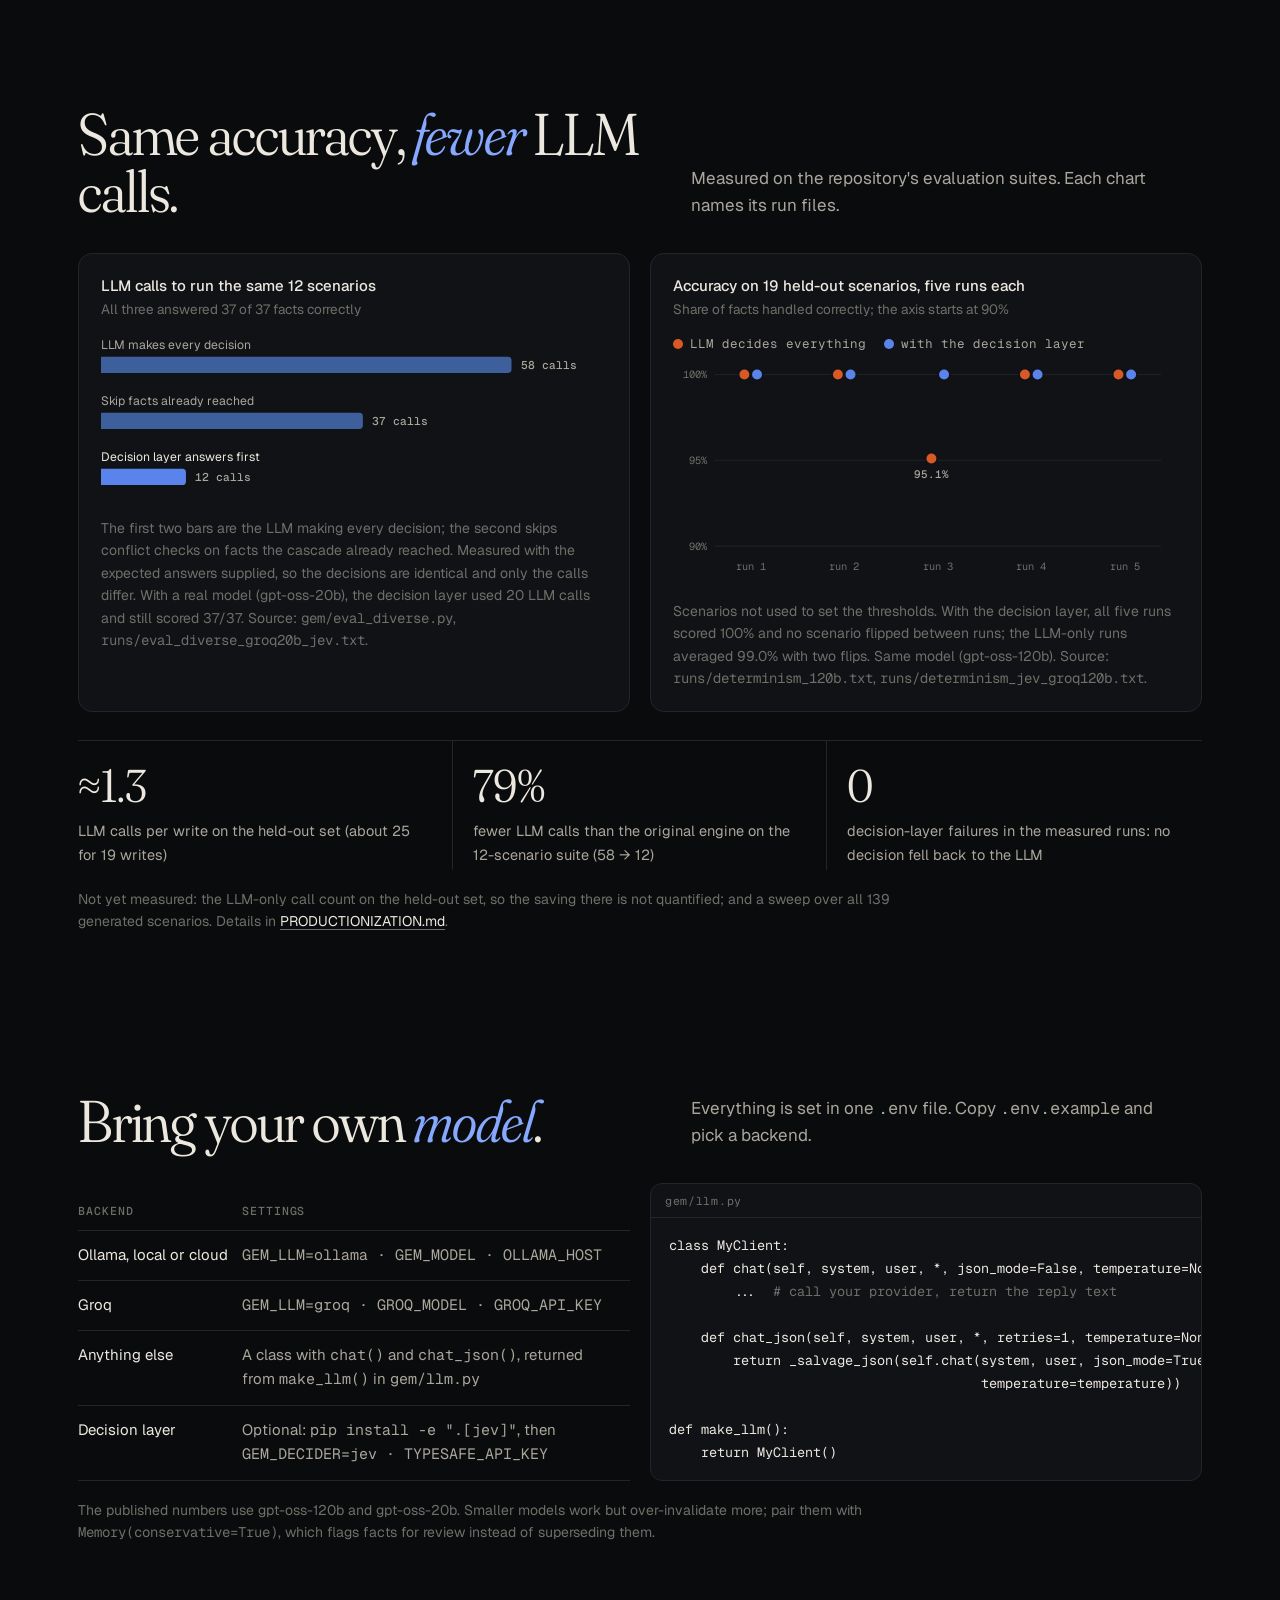
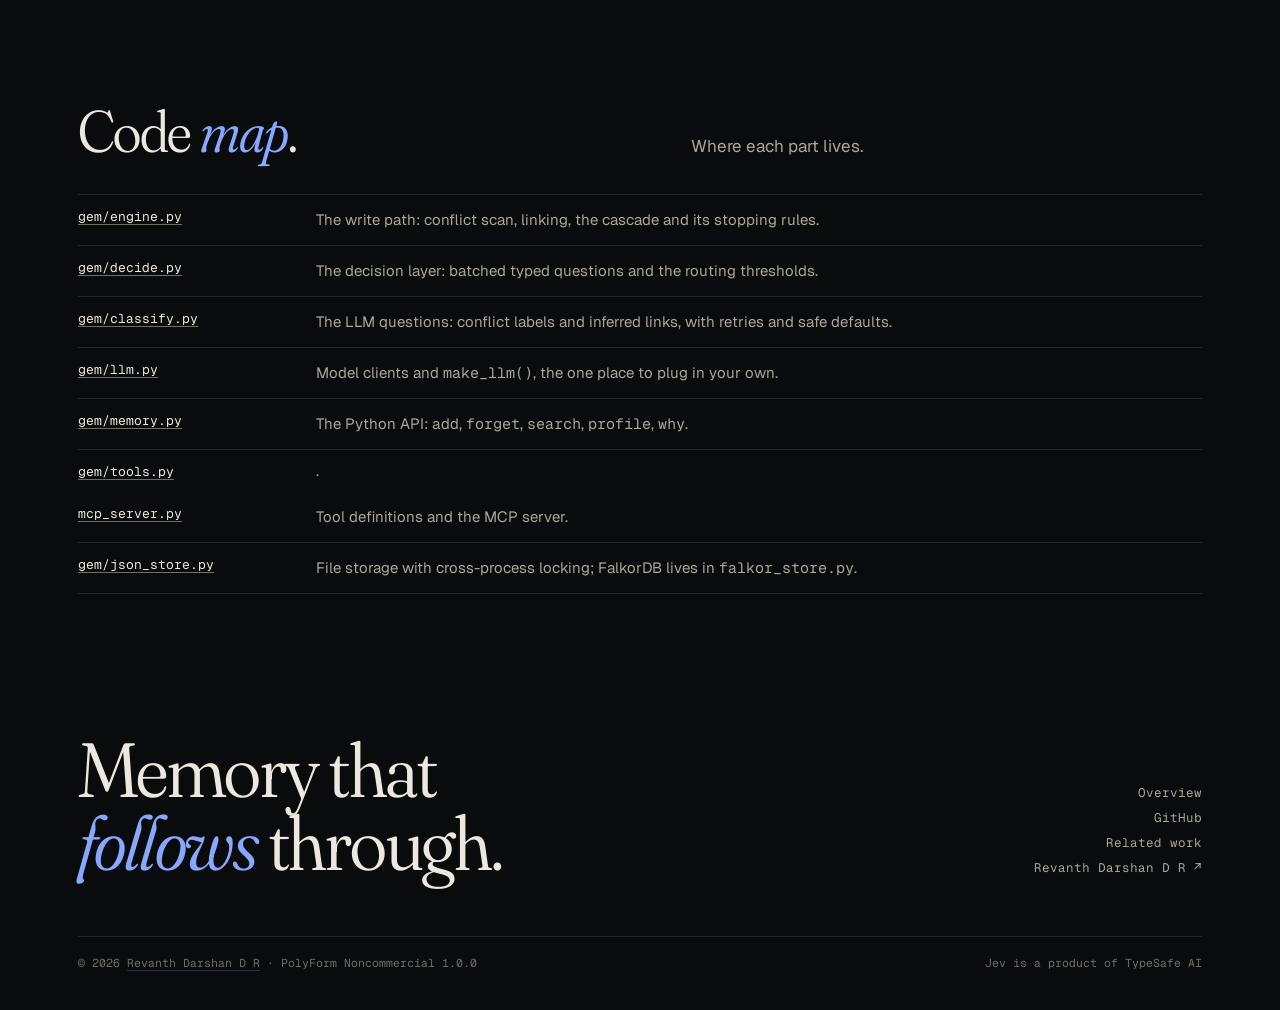
==== commit 7fb2e586: "MCP descriptions from one source; site redesign - mcp_server: tool and per-parameter descriptions no" ====
--- a/docs/architecture.html
+++ b/docs/architecture.html
@@ -74,11 +74,11 @@
 </head>
 <body>
 <header class="top solid">
-  <a class="brand" href="index.html" aria-label="GEM home"><b>GEM</b><span>architecture</span></a>
-  <nav aria-label="Sections">
-    <a href="index.html">Overview</a><a href="#write">Write path</a><a href="#graph">Graph</a><a href="#decisions">Decisions</a><a href="#cost">Cost</a><a href="#models">Models</a>
-    <a class="gh" href="https://github.com/rdarshan10/GEM">GitHub ↗</a>
+  <nav class="pill" aria-label="Sections">
+    <a class="keep" href="index.html">Overview</a><a href="#write">Write path</a><a href="#graph">Graph</a><a href="#decisions">Decisions</a><a href="#cost">Cost</a><a href="#models">Models</a>
+    <a class="gh keep" href="https://github.com/rdarshan10/GEM">GitHub ↗</a>
   </nav>
+  <div class="brand"><a class="home" href="index.html" aria-label="GEM home"><b>GEM</b><span>architecture</span></a><a class="by" href="https://www.revanthdarshan.me/" target="_blank" rel="noopener">by Revanth Darshan D R ↗</a></div>
 </header>
 
 <main>
@@ -136,6 +136,7 @@
     <div class="prose" style="align-self:center">
       <p><strong>Where edges come from.</strong> Pass <span class="mono">derived_from=[ids]</span> when you store a fact and the edge is exact. Leave it out and GEM infers the links from similar facts, with about 85–88% recall and 75–84% precision in our tests. Pin the ones you can't afford to miss.</p>
       <p><strong>What a fact can become.</strong> <em>Active</em>, possibly rewritten in place when its new value follows from the change. <em>Stale</em> with <span class="mono">needs_review</span> when its value is now unknown. <em>Superseded</em> when it was directly contradicted or forgotten. Nothing is deleted, so every change can be traced with <span class="mono">why</span>.</p>
+      <p><strong>Closing the loop.</strong> A stale fact waits for the user. When the agent saves the answer, GEM matches it to the stale fact (or the agent names it with <span class="mono">resolves</span>): the answer replaces it, inherits its parents and takes over its dependents, so the next change still reaches it. If the user says the old value holds, <span class="mono">confirm</span> restores it, along with the facts that went stale only because it was in doubt.</p>
       <p><strong>Where it lives.</strong> In memory, in a JSON file per memory space (safe across processes: writes take a file lock), or in FalkorDB.</p>
     </div>
   </div>
@@ -247,9 +248,10 @@
     <li><a href="index.html">Overview</a></li>
     <li><a href="https://github.com/rdarshan10/GEM">GitHub</a></li>
     <li><a href="https://github.com/rdarshan10/GEM/blob/main/RELATED_WORK.md">Related work</a></li>
+    <li><a href="https://www.revanthdarshan.me/" target="_blank" rel="noopener">Revanth Darshan D R ↗</a></li>
   </ul>
 </footer>
-<p class="legal"><span>© 2026 Revanth Darshan · PolyForm Noncommercial 1.0.0</span><span>Jev is a product of TypeSafe AI</span></p>
+<p class="legal"><span>© 2026 <a href="https://www.revanthdarshan.me/" target="_blank" rel="noopener">Revanth Darshan D R</a> · PolyForm Noncommercial 1.0.0</span><span>Jev is a product of TypeSafe AI</span></p>
 <div class="tip" id="tip" hidden></div>
 
 <script>
--- a/docs/site.css
+++ b/docs/site.css
@@ -24,25 +24,40 @@
 :focus-visible { outline: 2px solid var(--blue); outline-offset: 3px; }
 
 /* ---------------------------------------------------------------- chrome */
-.top { position: fixed; inset: 0 0 auto 0; z-index: 40; display: flex; align-items: center; gap: 24px; height: 64px; padding: 0 var(--gutter); transition: background .3s, border-color .3s; border-bottom: 1px solid transparent; }
-.top.solid { background: rgba(10,11,13,.86); backdrop-filter: blur(10px); border-color: var(--line); }
-.brand { display: flex; align-items: baseline; gap: 12px; text-decoration: none; }
-.brand b { font: 340 26px/1 var(--display); font-variation-settings: "SOFT" 60, "opsz" 144; }
-.brand span { font: 400 11px var(--mono); color: var(--ink3); letter-spacing: .12em; text-transform: uppercase; }
-.top nav { margin-left: auto; display: flex; gap: 24px; font: 400 13px var(--mono); }
-.top nav a { color: var(--ink2); text-decoration: none; }
-.top nav a:hover, .top nav a.on { color: var(--ink); }
+/* floating chrome: the nav is a pill on the left, GEM stands alone in the top-right corner */
+.top { position: fixed; inset: 0 0 auto 0; z-index: 40; display: flex; justify-content: space-between; align-items: flex-start; gap: 16px; padding: 16px var(--gutter) 0; pointer-events: none; }
+.top > * { pointer-events: auto; }
+.pill { display: flex; align-items: center; gap: 2px; padding: 4px; border: 1px solid var(--line2); border-radius: 999px; background: rgba(14,16,20,.55); backdrop-filter: blur(14px) saturate(1.2); -webkit-backdrop-filter: blur(14px) saturate(1.2); box-shadow: 0 10px 30px -14px rgba(0,0,0,.7); font: 400 13px var(--mono); transition: background .3s, border-color .3s; }
+.top.solid .pill { background: rgba(14,16,20,.82); }
+.pill a { color: var(--ink2); text-decoration: none; padding: 7px 14px; border-radius: 999px; white-space: nowrap; transition: background .2s, color .2s; }
+.pill a:hover { color: var(--ink); background: rgba(255,255,255,.05); }
+.pill a.on { color: var(--ink); background: rgba(255,255,255,.08); }
+.brand { display: flex; flex-direction: column; align-items: flex-end; text-align: right; padding-top: 2px; }
+.brand .home { display: flex; flex-direction: column; align-items: flex-end; text-decoration: none; }
+.brand b { font: 340 42px/.9 var(--display); font-variation-settings: "SOFT" 60, "opsz" 144; letter-spacing: -.02em; transform-origin: 100% 0; transition: transform .35s ease; text-shadow: 0 2px 18px rgba(10,11,13,.8); }
+.brand span { margin-top: 6px; font: 400 10.5px var(--mono); color: var(--ink3); letter-spacing: .12em; text-transform: uppercase; transition: opacity .3s; }
+.top.solid .brand b { transform: scale(.78); }
+.brand .by { margin-top: 5px; font: 400 11px var(--mono); color: var(--ink2); text-decoration: none; transition: opacity .3s, color .2s; }
+.brand .by:hover { color: var(--ink); }
+.top.solid .brand span, .top.solid .brand .by { opacity: 0; pointer-events: none; }
 .rail { position: fixed; left: var(--gutter); top: 50%; transform: translateY(-50%); z-index: 30; display: flex; flex-direction: column; gap: 9px; transition: opacity .4s; }
-.rail a { display: block; width: 2px; height: 20px; background: #2a2b2f; transition: background .3s, height .3s; }
+.rail a { display: block; position: relative; width: 2px; height: 20px; background: #2a2b2f; transition: background .3s, height .3s; }
+.rail a::before { content: ""; position: absolute; inset: -4px -10px; }
+.rail a::after { content: attr(data-label); position: absolute; left: 16px; top: 50%; transform: translate(-4px, -50%); white-space: nowrap; font: 400 11.5px var(--mono); color: var(--ink2); background: rgba(14,16,20,.92); border: 1px solid var(--line2); padding: 4px 8px; border-radius: 6px; opacity: 0; pointer-events: none; transition: opacity .2s, transform .2s; }
+.rail a:hover { background: var(--ink2); }
+.rail a:hover::after, .rail a:focus-visible::after { opacity: 1; transform: translate(0, -50%); }
 .rail a.on { background: var(--ink); height: 34px; }
 .rail.off { opacity: 0; pointer-events: none; }
+/* live background: the memory field canvas, with film grain on top */
+.field { position: fixed; inset: 0; width: 100%; height: 100%; z-index: 0; pointer-events: none; }
 .grain { position: fixed; inset: 0; width: 100%; height: 100%; pointer-events: none; opacity: .07; mix-blend-mode: overlay; z-index: 50; }
 
 /* ---------------------------------------------------------------- story (sticky stage + scrolling steps) */
 .story-wrap { position: relative; }
 .stage { position: sticky; top: 0; height: 100vh; height: 100svh; width: 100%; overflow: hidden; }
 .stage canvas { position: absolute; inset: 0; width: 100%; height: 100%; display: block; }
-.stage::after { content: ""; position: absolute; inset: 0; pointer-events: none; background: radial-gradient(120% 90% at 65% 45%, transparent 40%, rgba(0,0,0,.55) 100%); }
+.stage::after { content: ""; position: absolute; inset: 0; pointer-events: none; background: radial-gradient(120% 90% at 65% 45%, transparent 40%, rgba(0,0,0,.55) 100%); -webkit-mask-image: linear-gradient(to bottom, #000 55%, transparent); mask-image: linear-gradient(to bottom, #000 55%, transparent); }
+/* the vignette fades out at its bottom edge, so no seam shows as the stage scrolls away */
 /* hero tool-call panel: the call and what it returns, filling in as the cascade runs */
 .callpanel { position: absolute; right: var(--gutter); bottom: 28px; z-index: 2; width: min(410px, 34vw); background: rgba(14,16,20,.88); border: 1px solid var(--line2); border-radius: 12px; backdrop-filter: blur(8px); font: 400 12.5px/1.5 var(--mono); transition: opacity .5s, transform .5s; }
 .callpanel.off { opacity: 0; transform: translateY(8px); pointer-events: none; }
@@ -50,18 +65,21 @@
 .callpanel .call { color: var(--ink); white-space: nowrap; overflow: hidden; text-overflow: ellipsis; }
 .callpanel .call.typing::after { content: "\258D"; color: var(--blue); animation: blink 1s steps(1) infinite; }
 @keyframes blink { 50% { opacity: 0; } }
-.callpanel .meta { color: var(--ink3); white-space: nowrap; }
-.callpanel ol { list-style: none; margin: 0; padding: 6px 14px; min-height: 148px; }
-.callpanel li { display: grid; grid-template-columns: 92px 1fr; gap: 10px; padding: 3px 0; color: var(--ink2); animation: rowin .35s ease-out; }
+.callpanel ol { list-style: none; margin: 0; padding: 6px 14px; }
+.callpanel ol:empty { display: none; }
+.callpanel li { display: grid; grid-template-columns: 104px 1fr; gap: 10px; padding: 3px 0; color: var(--ink2); animation: rowin .35s ease-out; }
 .callpanel li span:last-child { white-space: nowrap; overflow: hidden; text-overflow: ellipsis; }
 .callpanel li .t-updated { color: var(--blue); } .callpanel li .t-stale { color: var(--amber); } .callpanel li .t-kept { color: var(--green); }
+.callpanel li span:first-child::before { content: ""; display: inline-block; width: 6px; height: 6px; border-radius: 50%; background: currentColor; margin-right: 8px; vertical-align: 1px; box-shadow: 0 0 8px currentColor; }
 @keyframes rowin { from { opacity: 0; transform: translateX(-4px); } }
-.callpanel .cp-foot { padding: 9px 14px; border-top: 1px solid var(--line); color: var(--ink3); min-height: 38px; }
+.callpanel .cp-foot { padding: 9px 14px; border-top: 1px solid var(--line); color: var(--ink3); }
 .callpanel .cp-foot b { color: var(--ink); font-weight: 500; }
 .steps { position: relative; z-index: 2; margin-top: -100vh; margin-top: -100svh; }
 .step { min-height: 100vh; min-height: 100svh; display: flex; align-items: center; padding: 0 0 0 9vw; pointer-events: none; }
 .step.short { min-height: 85vh; }
-.card { max-width: 460px; pointer-events: auto; }
+.card { max-width: min(460px, 34vw); pointer-events: auto; transition: opacity .5s ease; }
+/* the step being shown leads; the one leaving or arriving steps back */
+.js .step:not(.on) .card { opacity: .22; }
 .kicker { font: 500 11px var(--mono); letter-spacing: .14em; color: var(--ink3); text-transform: uppercase; }
 .kicker b { color: var(--ink2); font-weight: 500; }
 .card h1 { font-size: clamp(46px, 5.3vw, 80px); line-height: 1; margin: 14px 0 22px; }
@@ -91,39 +109,38 @@
 .ex { font: 400 12px var(--mono); color: var(--ink3); }
 
 /* ---------------------------------------------------------------- sections after the story */
-.after { position: relative; z-index: 3; background: var(--bg); }
+.after { position: relative; z-index: 3; }
 .sec { max-width: 1180px; margin: 0 auto; padding: 130px var(--gutter) 30px; }
 .head { display: grid; grid-template-columns: minmax(0, 1.05fr) minmax(0, .95fr); gap: 48px; align-items: end; margin-bottom: 34px; }
 .head h2 { font-size: clamp(40px, 4.6vw, 64px); }
 .head p { color: var(--ink2); max-width: 470px; }
 
 /* playground */
-.play-ui { display: flex; flex-wrap: wrap; gap: 8px; align-items: center; margin-bottom: 12px; }
-.chip { border: 1px solid var(--line2); background: transparent; color: var(--ink2); font: 400 14px var(--body); padding: 8px 15px; border-radius: 999px; cursor: pointer; transition: border-color .2s, color .2s, background .2s; }
-.chip:hover { border-color: var(--ink3); color: var(--ink); }
-.chip[aria-pressed="true"] { background: var(--ink); border-color: var(--ink); color: var(--bg); }
-.seg { margin-left: auto; display: inline-flex; border: 1px solid var(--line2); border-radius: 999px; padding: 3px; }
+.play { display: grid; grid-template-columns: 280px minmax(0, 1fr); gap: 26px; align-items: start; }
+.picks { list-style: none; margin: 0; padding: 0; border-top: 1px solid var(--line); }
+.picks li { border-bottom: 1px solid var(--line); }
+.picks button { all: unset; box-sizing: border-box; display: block; width: 100%; padding: 14px 12px 14px 16px; cursor: pointer; border-left: 2px solid transparent; transition: background .2s, border-color .2s; }
+.picks button:hover { background: rgba(255,255,255,.025); }
+.picks button:focus-visible { outline: 2px solid var(--blue); outline-offset: -2px; }
+.picks .cat { display: block; font: 400 11px var(--mono); letter-spacing: .1em; text-transform: uppercase; color: var(--ink3); }
+.picks .ttl { display: block; font: 400 17px/1.3 var(--body); color: var(--ink2); margin-top: 4px; transition: color .2s; }
+.picks .desc { display: none; font-size: 14px; line-height: 1.5; color: var(--ink2); margin-top: 7px; }
+.picks button[aria-pressed="true"] { border-left-color: var(--blue); background: rgba(134,168,255,.05); }
+.picks button[aria-pressed="true"] .ttl { color: var(--ink); }
+.picks button[aria-pressed="true"] .cat { color: var(--blue); }
+.picks button[aria-pressed="true"] .desc { display: block; animation: rowin .35s ease-out; }
+.play-main { min-width: 0; }
+.play-bar { display: flex; align-items: center; gap: 10px; margin-bottom: 10px; }
+.seg { display: inline-flex; border: 1px solid var(--line2); border-radius: 999px; padding: 3px; }
 .seg button { border: 0; background: none; color: var(--ink3); font: 500 12px var(--mono); letter-spacing: .08em; padding: 7px 15px; border-radius: 999px; cursor: pointer; }
 .seg button[aria-checked="true"] { background: var(--bg3); color: var(--ink); }
-.play-stage { position: relative; height: min(640px, 74vh); border: 1px solid var(--line); border-radius: 16px; overflow: hidden; background: radial-gradient(90% 80% at 50% 40%, #121419, var(--bg)); }
+.play-stage { position: relative; height: min(620px, 72vh); border: 1px solid var(--line); border-radius: 16px; overflow: hidden; background: radial-gradient(90% 80% at 50% 40%, rgba(18,20,25,.92), rgba(10,11,13,.94)); }
 .play-stage canvas { position: absolute; inset: 0; width: 100%; height: 100%; display: block; }
 .readout { position: absolute; left: 20px; right: 20px; bottom: 16px; display: flex; flex-wrap: wrap; gap: 6px 22px; align-items: baseline; font: 400 12.5px var(--mono); color: var(--ink3); pointer-events: none; }
 .readout b { color: var(--ink); font-weight: 500; }
-.readout .last { margin-left: auto; color: var(--ink2); max-width: 58%; text-align: right; white-space: nowrap; overflow: hidden; text-overflow: ellipsis; }
-.play-note { margin-top: 12px; font: 400 12px var(--mono); color: var(--ink3); }
-.play-q { position: absolute; top: 14px; left: 20px; max-width: 60%; font: 400 13px var(--mono); color: var(--ink2); pointer-events: none; }
-.replay { position: absolute; top: 12px; right: 18px; z-index: 2; border: 1px solid var(--line2); background: var(--bg2); color: var(--ink2); font: 400 12px var(--mono); padding: 5px 11px; border-radius: 999px; cursor: pointer; }
+.play-q { flex: 1; min-width: 0; margin: 0; font: 400 13px var(--mono); color: var(--ink2); white-space: nowrap; overflow: hidden; text-overflow: ellipsis; }
+.replay { border: 1px solid var(--line2); background: transparent; color: var(--ink2); font: 400 12px var(--mono); padding: 7px 12px; border-radius: 999px; cursor: pointer; }
 .replay:hover { color: var(--ink); border-color: var(--ink3); }
-
-/* use cases */
-.cases { list-style: none; margin: 0; padding: 0; border-top: 1px solid var(--line); }
-.cases li { display: grid; grid-template-columns: 64px minmax(0, 1fr) minmax(0, 1.25fr) 120px; gap: 28px; align-items: baseline; padding: 28px 0; border-bottom: 1px solid var(--line); }
-.cases .n { font: 340 30px/1 var(--display); font-variation-settings: "SOFT" 60, "opsz" 144; color: var(--ink3); }
-.cases h3 { margin: 0; font: 400 22px/1.25 var(--body); letter-spacing: -.01em; }
-.cases h3 span { display: block; font: 400 11.5px var(--mono); color: var(--ink3); letter-spacing: .1em; text-transform: uppercase; margin-bottom: 6px; }
-.cases p { color: var(--ink2); }
-.try { justify-self: end; font: 400 13px var(--mono); color: var(--ink2); background: none; border: 0; cursor: pointer; padding: 0; text-decoration: underline; text-decoration-color: var(--ink3); text-underline-offset: 4px; }
-.try:hover { color: var(--ink); text-decoration-color: var(--blue); }
 
 /* numbers */
 .numbers { display: grid; grid-template-columns: repeat(4, minmax(0, 1fr)); border-top: 1px solid var(--line); }
@@ -133,7 +150,7 @@
 .numbers b { display: block; font: 340 60px/1 var(--display); font-variation-settings: "SOFT" 60, "opsz" 144; letter-spacing: -.02em; }
 .numbers b small { font-size: .42em; color: var(--ink3); letter-spacing: 0; }
 .numbers p { color: var(--ink2); font-size: 15px; margin: 14px 0 12px; }
-.numbers a { font: 400 11px var(--mono); color: var(--ink3); word-break: break-all; }
+.numbers > div > a { font: 400 11px var(--mono); color: var(--ink3); overflow-wrap: anywhere; }
 .method { margin-top: 26px; color: var(--ink3); font-size: 14.5px; max-width: 760px; }
 
 /* install */
@@ -162,15 +179,42 @@
 footer ul { list-style: none; margin: 0; padding: 0; text-align: right; font: 400 12.5px/2 var(--mono); }
 footer ul a { color: var(--ink2); text-decoration: none; }
 footer ul a:hover { color: var(--ink); }
+.legal a { color: inherit; text-decoration-color: var(--line2); }
+.legal a:hover { color: var(--ink); text-decoration-color: var(--blue); }
 .legal { max-width: calc(1180px - 2 * var(--gutter)); margin: 0 var(--gutter) 0; padding: 18px 0 40px; font: 400 11.5px var(--mono); color: var(--ink3); border-top: 1px solid var(--line); display: flex; justify-content: space-between; flex-wrap: wrap; gap: 10px; }
 @media (min-width: 1236px) { .legal { margin: 0 auto; } }
 
+/* sections ease in as they arrive */
+.js .rv { opacity: 0; transform: translateY(14px); transition: opacity .7s ease var(--rd, 0ms), transform .7s cubic-bezier(.2,.7,.2,1) var(--rd, 0ms); }
+.js .rv.in { opacity: 1; transform: none; }
+
 /* ---------------------------------------------------------------- responsive */
+/* below 1180 the graph and the text can't sit side by side: graph on top, text card underneath */
+@media (max-width: 1180px) {
+  .rail { display: none; }
+  .brand span { display: none; }
+  .step { align-items: flex-end; padding: 0 var(--gutter) 6vh; }
+  .card { background: rgba(10,11,13,.88); backdrop-filter: blur(8px); -webkit-backdrop-filter: blur(8px); padding: 22px; border-radius: 14px; border: 1px solid #1f2125; max-width: 640px; }
+  .js .step:not(.on) .card { opacity: .5; }
+  .card h1 { font-size: clamp(38px, 5.4vw, 54px); margin: 10px 0 14px; }
+  .card h2 { font-size: clamp(32px, 4.4vw, 44px); }
+  .lead { font-size: 17px; }
+  .card .status { display: none; }
+  .actions { margin-top: 18px; }
+  .callpanel { display: none; }
+}
+@media (max-width: 880px) { .pill a:not(.keep) { display: none; } .brand b { font-size: 34px; } }
 @media (max-width: 980px) {
   .head, .install, .limits { grid-template-columns: minmax(0, 1fr); gap: 14px; }
   .install { gap: 30px; }
-  .cases li { grid-template-columns: 44px minmax(0, 1fr); gap: 8px 16px; }
-  .cases p, .cases .try { grid-column: 2; justify-self: start; }
+  .play { grid-template-columns: minmax(0, 1fr); gap: 14px; }
+  .picks { display: flex; gap: 8px; overflow-x: auto; border: 0; padding-bottom: 4px; scrollbar-width: none; }
+  .picks li { border: 0; flex: 0 0 auto; }
+  .picks button { border: 1px solid var(--line2); border-radius: 999px; padding: 8px 15px; }
+  .picks .cat, .picks button[aria-pressed="true"] .desc { display: none; }
+  .picks .ttl { margin: 0; font-size: 14px; white-space: nowrap; }
+  .picks button[aria-pressed="true"] { background: var(--ink); border-color: var(--ink); }
+  .picks button[aria-pressed="true"] .ttl { color: var(--bg); }
   .numbers { grid-template-columns: repeat(2, minmax(0, 1fr)); }
   .numbers > div:nth-child(2) { border-right: 0; }
   .numbers > div:nth-child(3) { padding-left: 0; }
@@ -178,23 +222,15 @@
 }
 @media (max-width: 760px) {
   :root { --gutter: 16px; }
-  .top nav a:not(.gh) { display: none; }
-  .brand span { display: none; }
-  .rail { display: none; }
-  .step { align-items: flex-end; padding: 0 16px 6vh; }
-  .card { background: rgba(10,11,13,.88); backdrop-filter: blur(8px); padding: 20px; border-radius: 14px; border: 1px solid #1f2125; max-width: none; }
-  .card h1 { font-size: 40px; margin: 10px 0 14px; }
+  .step { padding: 0 16px 6vh; }
+  .card { padding: 20px; max-width: none; }
+  .card h1 { font-size: 40px; }
   .lead { font-size: 16px; }
-  .card .status { display: none; }
-  .actions { margin-top: 18px; }
   .btn { height: 40px; padding: 0 16px; font-size: 14px; }
   .card h2 { font-size: 36px; }
-  .callpanel { display: none; }
   .sec { padding-top: 96px; }
-  .seg { margin-left: 0; }
-  .play-ui { flex-wrap: nowrap; overflow-x: auto; padding-bottom: 4px; }
-  .chip { white-space: nowrap; }
-  .readout .last { margin-left: 0; max-width: 100%; text-align: left; }
+  .play-q { display: none; }
+  .play-bar { justify-content: space-between; }
   .tools li { grid-template-columns: 1fr; gap: 2px; }
   footer { grid-template-columns: 1fr; }
   footer ul { text-align: left; }
@@ -204,4 +240,4 @@
   .numbers > div, .numbers > div + div { border-right: 0; padding-left: 0; }
   .numbers > div + div { border-top: 1px solid var(--line); }
 }
-@media (prefers-reduced-motion: reduce) { html { scroll-behavior: auto; } * { transition: none !important; } }
+@media (prefers-reduced-motion: reduce) { html { scroll-behavior: auto; } * { transition: none !important; } .js .rv { opacity: 1; transform: none; } }
